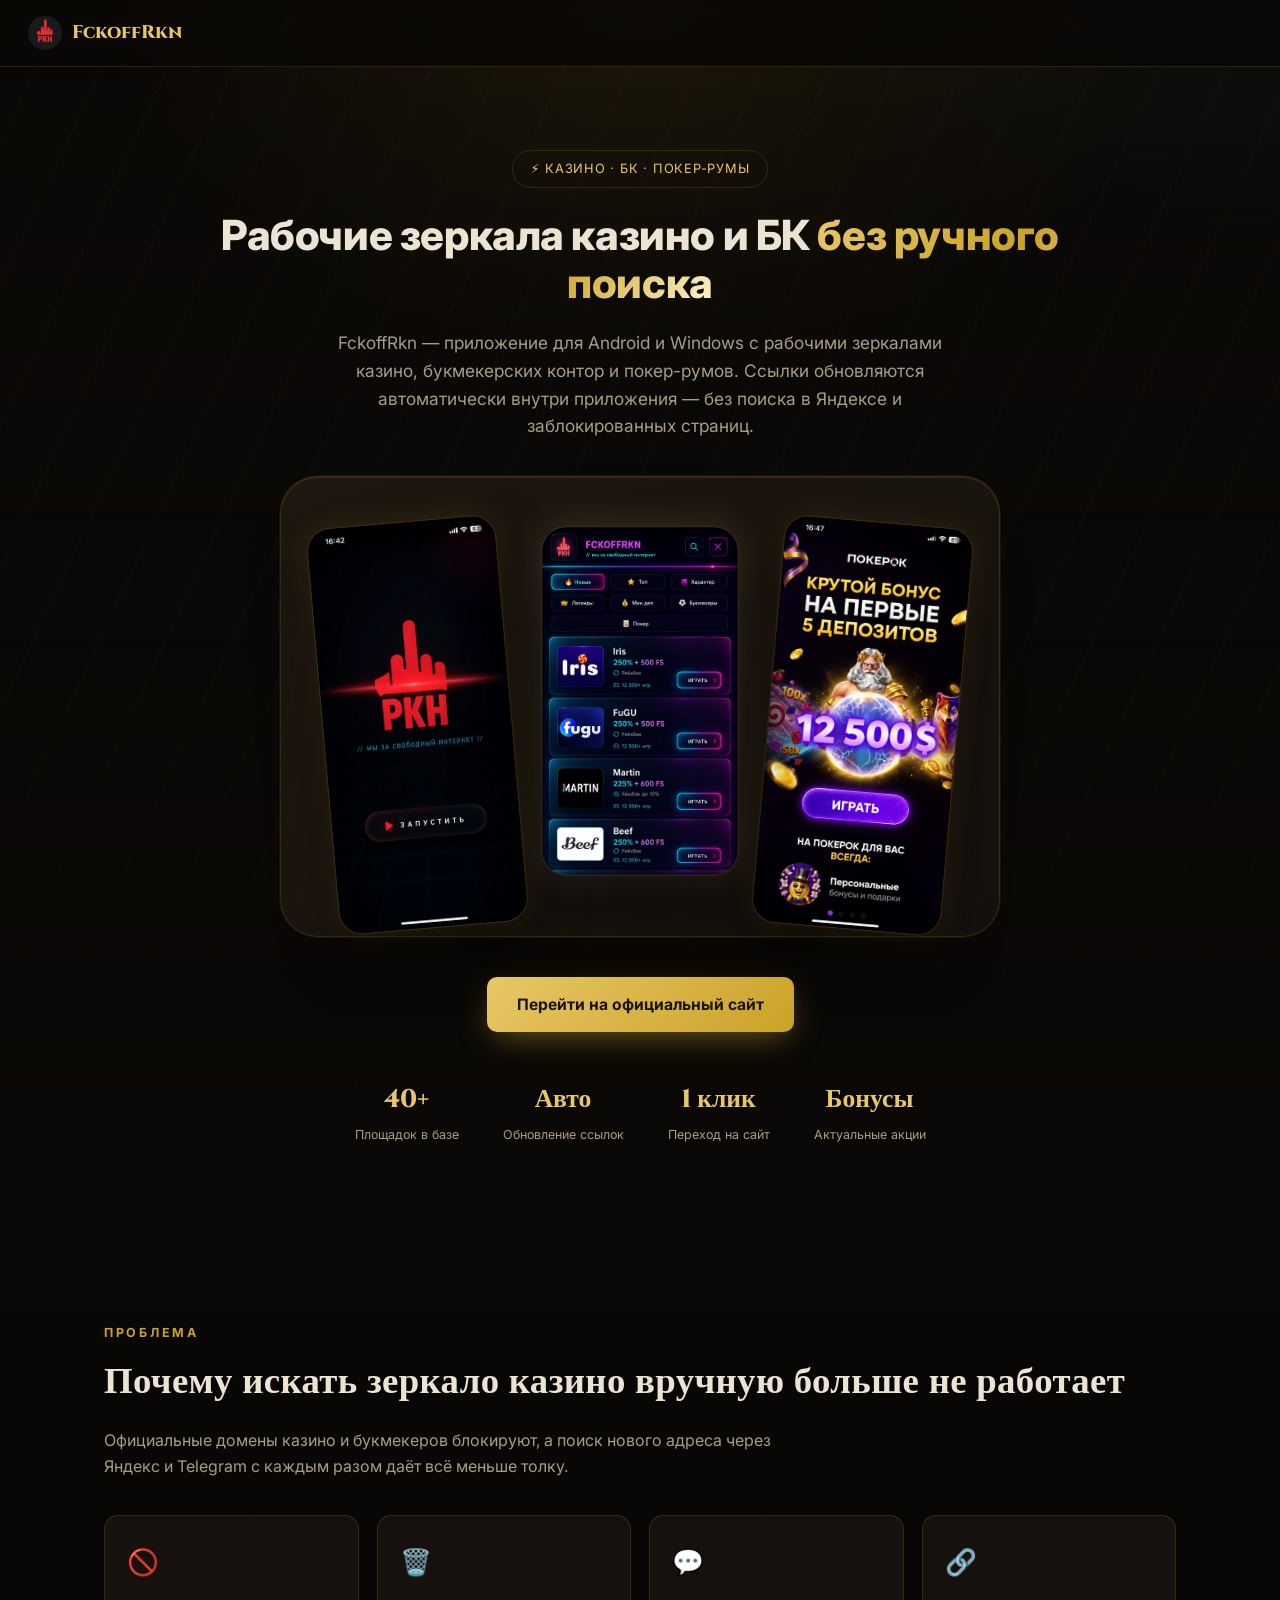
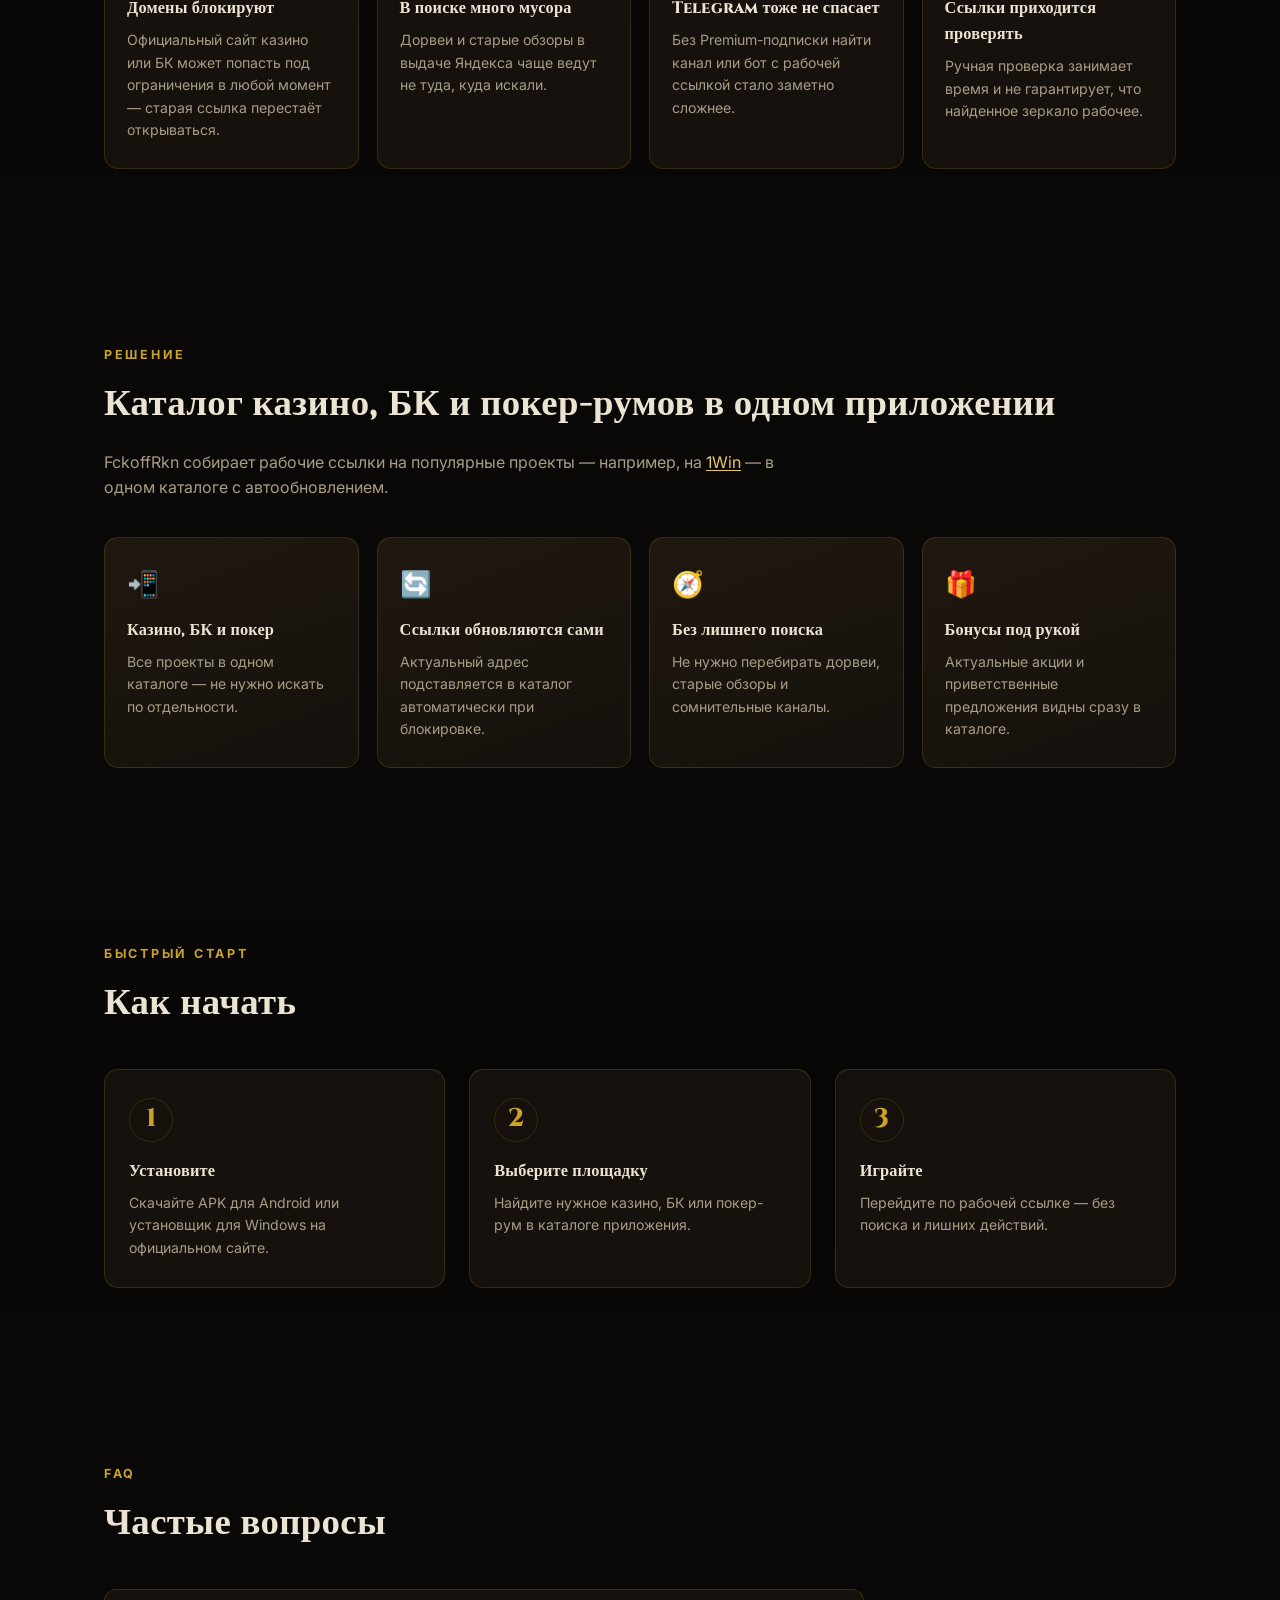
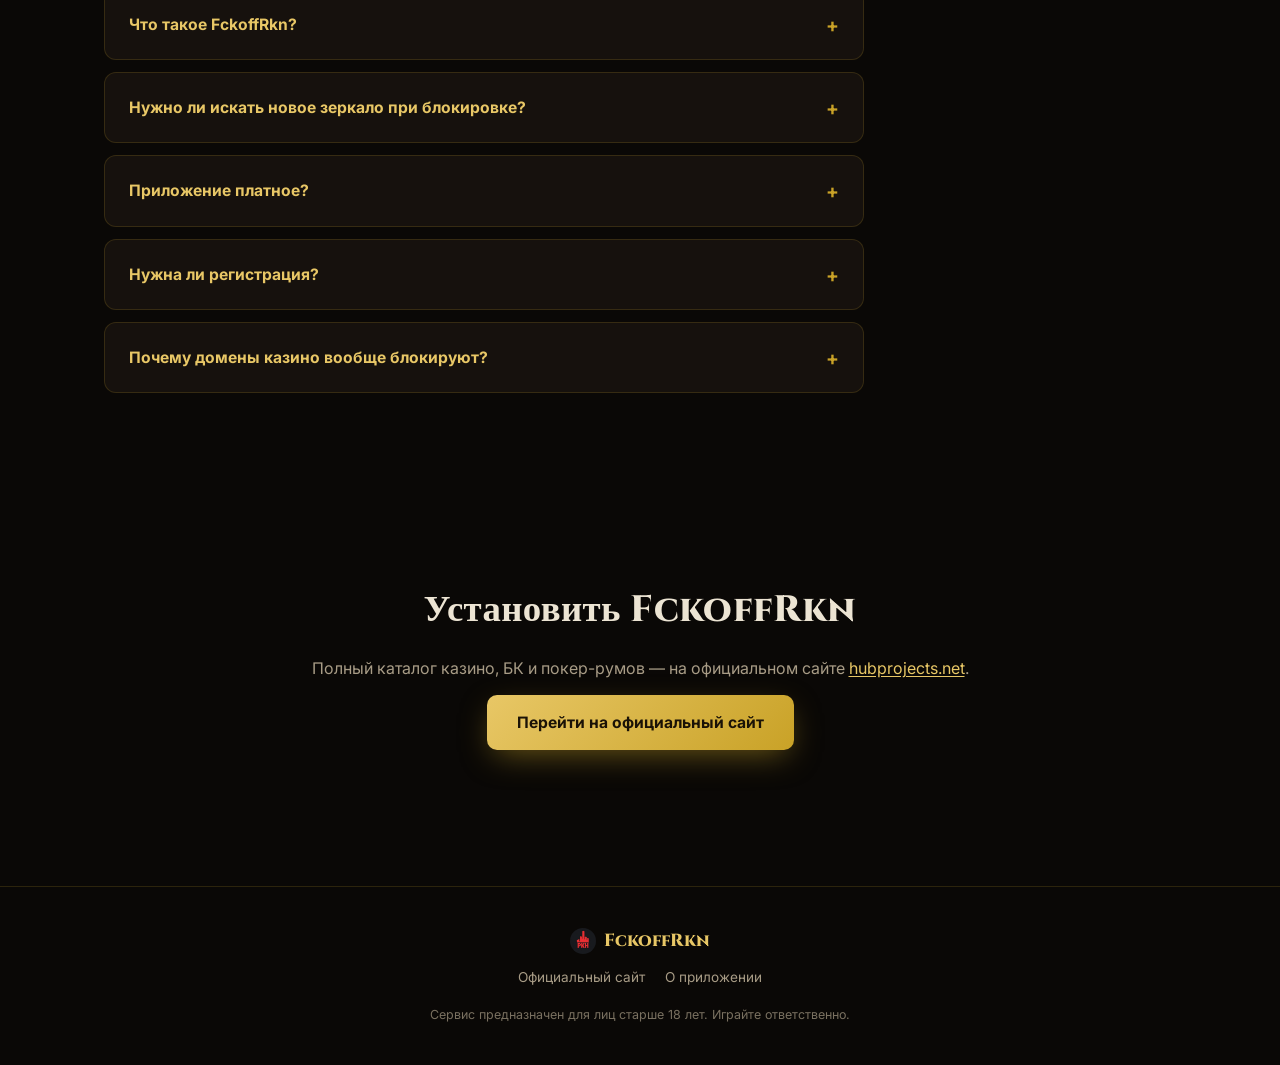
==== index.html @ 54b0b940 "Add 1Win anchor link to casinokorea.info review" ====
<!DOCTYPE html>
<html lang="ru">
<head>
<meta charset="UTF-8"/>
<meta name="viewport" content="width=device-width, initial-scale=1.0"/>
<title>FckoffRkn — рабочие зеркала казино и БК в одном приложении</title>
<meta name="description" content="FckoffRkn — приложение для Android и Windows с рабочими зеркалами казино, букмекеров и покер-румов. Ссылки обновляются автоматически, без поиска в интернете."/>
<meta name="robots" content="index, follow"/>
<link rel="canonical" href="https://hubprojects.net/"/>
<link rel="icon" type="image/x-icon" href="favicon.ico"/>
<link rel="icon" type="image/png" sizes="32x32" href="favicon-32x32.png"/>
<link rel="apple-touch-icon" href="apple-touch-icon.png"/>
<meta name="theme-color" content="#0a0806"/>
<meta property="og:title" content="FckoffRkn — рабочие зеркала казино и БК в одном приложении"/>
<meta property="og:description" content="Приложение для Android и Windows с рабочими зеркалами казино, букмекеров и покер-румов."/>
<meta property="og:type" content="website"/>
<meta property="og:url" content="https://vituss-britva.github.io/fckoffrkn/"/>
<meta property="og:locale" content="ru_RU"/>
<meta property="og:image" content="https://vituss-britva.github.io/fckoffrkn/img/og-image.webp"/>
<meta name="twitter:card" content="summary_large_image"/>
<link rel="stylesheet" href="style.css"/>
<script type="application/ld+json">
{
  "@context": "https://schema.org",
  "@graph": [
    {
      "@type": "SoftwareApplication",
      "@id": "https://hubprojects.net/#app",
      "name": "FckoffRkn",
      "description": "Приложение для Android и Windows с рабочими зеркалами казино, букмекеров и покер-румов.",
      "url": "https://hubprojects.net/",
      "applicationCategory": "UtilitiesApplication",
      "operatingSystem": "Android, Windows",
      "offers": {"@type": "Offer", "price": "0", "priceCurrency": "RUB"},
      "downloadUrl": "https://hubprojects.net/fckoffrkn-android.apk",
      "image": "https://vituss-britva.github.io/fckoffrkn/img/logo.webp"
    },
    {
      "@type": "WebSite",
      "@id": "https://vituss-britva.github.io/fckoffrkn/#website",
      "url": "https://vituss-britva.github.io/fckoffrkn/",
      "name": "FckoffRkn — рабочие зеркала казино и БК",
      "description": "Каталог рабочих зеркал казино, букмекеров и покер-румов для Android и Windows.",
      "inLanguage": "ru-RU"
    },
    {
      "@type": "FAQPage",
      "mainEntity": [
        {"@type":"Question","name":"Что такое FckoffRkn?","acceptedAnswer":{"@type":"Answer","text":"Приложение для Android и Windows с рабочими зеркалами казино, букмекеров и покер-румов и автообновляемыми ссылками."}},
        {"@type":"Question","name":"Нужно ли искать новое зеркало при блокировке?","acceptedAnswer":{"@type":"Answer","text":"Нет, рабочий адрес подставляется внутри приложения автоматически."}},
        {"@type":"Question","name":"Приложение платное?","acceptedAnswer":{"@type":"Answer","text":"Нет, скачивание и использование FckoffRkn бесплатны."}},
        {"@type":"Question","name":"Нужна ли регистрация?","acceptedAnswer":{"@type":"Answer","text":"Нет, регистрация нужна только на стороне выбранного казино или БК, если вы решите играть."}},
        {"@type":"Question","name":"Почему домены казино вообще блокируют?","acceptedAnswer":{"@type":"Answer","text":"Регулирование азартных игр отличается по странам и постоянно меняется — подробный разбор того, как это устроено в разных юрисдикциях, есть в аналитике на casinokorea.info."}}
      ]
    }
  ]
}
</script>
</head>
<body>

<nav>
  <a href="https://hubprojects.net/" class="logo"><img src="img/logo.webp" alt="FckoffRkn" class="logo-icon">FckoffRkn</a>
</nav>

<section class="hero">
  <div class="badge">⚡ Казино · БК · Покер-румы</div>
  <h1>Рабочие зеркала казино и БК <span>без ручного поиска</span></h1>
  <p>FckoffRkn — приложение для Android и Windows с рабочими зеркалами казино, букмекерских контор и покер-румов. Ссылки обновляются автоматически внутри приложения — без поиска в Яндексе и заблокированных страниц.</p>

  <div class="app-screenshots">
    <img src="img/screen1.webp" alt="Экран запуска FckoffRkn" class="app-screen" onclick="openLb(this)"/>
    <img src="img/screen2.webp" alt="Каталог казино и букмекеров в FckoffRkn" class="app-screen" onclick="openLb(this)"/>
    <img src="img/screen3.webp" alt="Рабочее зеркало казино через FckoffRkn" class="app-screen" onclick="openLb(this)"/>
  </div>
  <div class="cta-group" style="margin-top:40px">
    <a class="btn-primary" href="https://hubprojects.net/">Перейти на официальный сайт</a>
  </div>
  <div class="hero-stats">
    <div class="stat"><div class="stat-num">40+</div><div class="stat-label">Площадок в базе</div></div>
    <div class="stat"><div class="stat-num">Авто</div><div class="stat-label">Обновление ссылок</div></div>
    <div class="stat"><div class="stat-num">1 клик</div><div class="stat-label">Переход на сайт</div></div>
    <div class="stat"><div class="stat-num">Бонусы</div><div class="stat-label">Актуальные акции</div></div>
  </div>
</section>

<div class="lb-overlay" id="lb" onclick="this.classList.remove('open')">
  <img id="lb-img" src="" alt="Скриншот приложения FckoffRkn"/>
</div>

<section class="s-dark">
  <div class="container">
    <div class="section-label">Проблема</div>
    <h2>Почему искать зеркало казино вручную больше не работает</h2>
    <p class="subtitle">Официальные домены казино и букмекеров блокируют, а поиск нового адреса через Яндекс и Telegram с каждым разом даёт всё меньше толку.</p>
    <div class="prb-grid">
      <div class="prb-card"><div class="prb-icon">🚫</div><h3>Домены блокируют</h3><p>Официальный сайт казино или БК может попасть под ограничения в любой момент — старая ссылка перестаёт открываться.</p></div>
      <div class="prb-card"><div class="prb-icon">🗑️</div><h3>В поиске много мусора</h3><p>Дорвеи и старые обзоры в выдаче Яндекса чаще ведут не туда, куда искали.</p></div>
      <div class="prb-card"><div class="prb-icon">💬</div><h3>Telegram тоже не спасает</h3><p>Без Premium-подписки найти канал или бот с рабочей ссылкой стало заметно сложнее.</p></div>
      <div class="prb-card"><div class="prb-icon">🔗</div><h3>Ссылки приходится проверять</h3><p>Ручная проверка занимает время и не гарантирует, что найденное зеркало рабочее.</p></div>
    </div>
  </div>
</section>

<section>
  <div class="container">
    <div class="section-label">Решение</div>
    <h2>Каталог казино, БК и покер-румов в одном приложении</h2>
    <p class="subtitle">FckoffRkn собирает рабочие ссылки на популярные проекты — например, на <a href="https://casinokorea.info/ru/1-win-casino-russian/" target="_blank" rel="noopener">1Win</a> — в одном каталоге с автообновлением.</p>
    <div class="card-grid">
      <div class="card"><div class="card-icon">📲</div><h3>Казино, БК и покер</h3><p>Все проекты в одном каталоге — не нужно искать по отдельности.</p></div>
      <div class="card"><div class="card-icon">🔄</div><h3>Ссылки обновляются сами</h3><p>Актуальный адрес подставляется в каталог автоматически при блокировке.</p></div>
      <div class="card"><div class="card-icon">🧭</div><h3>Без лишнего поиска</h3><p>Не нужно перебирать дорвеи, старые обзоры и сомнительные каналы.</p></div>
      <div class="card"><div class="card-icon">🎁</div><h3>Бонусы под рукой</h3><p>Актуальные акции и приветственные предложения видны сразу в каталоге.</p></div>
    </div>
  </div>
</section>

<section class="s-dark">
  <div class="container">
    <div class="section-label">Быстрый старт</div>
    <h2>Как начать</h2>
    <div class="steps-list">
      <div class="step-home"><div class="step-num">1</div><h3>Установите</h3><p>Скачайте APK для Android или установщик для Windows на официальном сайте.</p></div>
      <div class="step-home"><div class="step-num">2</div><h3>Выберите площадку</h3><p>Найдите нужное казино, БК или покер-рум в каталоге приложения.</p></div>
      <div class="step-home"><div class="step-num">3</div><h3>Играйте</h3><p>Перейдите по рабочей ссылке — без поиска и лишних действий.</p></div>
    </div>
  </div>
</section>

<section id="faq">
  <div class="container">
    <div class="section-label">FAQ</div>
    <h2>Частые вопросы</h2>
    <div class="faq-list">
      <div class="faq-item"><div class="faq-q">Что такое FckoffRkn?</div><div class="faq-a">Приложение для Android и Windows с рабочими зеркалами казино, букмекеров и покер-румов и автообновляемыми ссылками — например, для <a href="https://cyborg-vodka.github.io/" target="_blank" rel="noopener" style="color:var(--gold-bright);text-decoration:underline">казино Водка</a>.</div></div>
      <div class="faq-item"><div class="faq-q">Нужно ли искать новое зеркало при блокировке?</div><div class="faq-a">Нет, рабочий адрес подставляется внутри приложения автоматически.</div></div>
      <div class="faq-item"><div class="faq-q">Приложение платное?</div><div class="faq-a">Нет, скачивание и использование FckoffRkn бесплатны.</div></div>
      <div class="faq-item"><div class="faq-q">Нужна ли регистрация?</div><div class="faq-a">Нет, регистрация нужна только на стороне выбранного казино или БК, если вы решите играть.</div></div>
      <div class="faq-item"><div class="faq-q">Почему домены казино вообще блокируют?</div><div class="faq-a">Регулирование азартных игр отличается по странам и постоянно меняется — подробный разбор того, как это устроено в разных юрисдикциях, есть в аналитике на <a href="https://casinokorea.info/ru/home/" target="_blank" rel="noopener" style="color:var(--gold-bright);text-decoration:underline">casinokorea.info</a>.</div></div>
    </div>
  </div>
</section>

<section>
  <div class="container" style="text-align:center">
    <h2>Установить FckoffRkn</h2>
    <p class="subtitle" style="margin-left:auto;margin-right:auto">Полный каталог казино, БК и покер-румов — на официальном сайте <a href="https://hubprojects.net/" style="color:var(--gold-bright);text-decoration:underline">hubprojects.net</a>.</p>
    <div class="cta-group">
      <a class="btn-primary" href="https://hubprojects.net/">Перейти на официальный сайт</a>
    </div>
  </div>
</section>

<footer>
  <div class="container">
    <div class="footer-logo"><img src="img/logo.webp" alt="FckoffRkn" class="logo-icon">FckoffRkn</div>
    <div class="footer-links">
      <a href="https://hubprojects.net/">Официальный сайт</a>
      <a href="https://hubprojects.net/prilozhenie-fckoffrkn/">О приложении</a>
    </div>
    <p class="footer-note">Сервис предназначен для лиц старше 18 лет. Играйте ответственно.</p>
  </div>
</footer>

<script>
function openLb(el){document.getElementById('lb-img').src=el.src;document.getElementById('lb').classList.add('open');}
document.querySelectorAll('.faq-item').forEach(function(i){i.addEventListener('click',function(){var o=i.classList.contains('open');document.querySelectorAll('.faq-item').forEach(function(x){x.classList.remove('open');});if(!o)i.classList.add('open');});});
</script>
</body>
</html>
---- style.css ----
@import url('https://fonts.googleapis.com/css2?family=Cinzel:wght@600;800&family=Inter:wght@400;500;600;700&display=swap');

:root{
  --bg:#0a0806;
  --surface:#16110d;
  --surface-2:#1f1810;
  --edge:rgba(201,162,39,0.18);
  --gold:#c9a227;
  --gold-bright:#e8c766;
  --blood:#8a2020;
  --ice:#6fa8b5;
  --ink:#ece4d3;
  --ink-dim:#a89c86;
}
*{box-sizing:border-box}
html,body{margin:0;padding:0}
body{
  background:
    radial-gradient(1200px 600px at 15% -10%, rgba(201,162,39,0.06), transparent 60%),
    radial-gradient(900px 500px at 100% 0%, rgba(111,168,181,0.05), transparent 55%),
    var(--bg);
  color:var(--ink);
  font-family:"Inter",system-ui,-apple-system,"Segoe UI",Roboto,Arial,sans-serif;
  line-height:1.6;
}
a{color:inherit;text-decoration:none}
img,svg{max-width:100%;display:block}
.wrap,.container{max-width:1120px;margin:0 auto;padding:0 24px}

h1,h2,h3,.rune-font{font-family:"Cinzel",Georgia,serif;font-weight:800;letter-spacing:.01em}

/* NAV */
nav{
  position:fixed;top:0;left:0;right:0;z-index:100;
  display:flex;align-items:center;justify-content:space-between;
  padding:16px 28px;
  background:rgba(10,8,6,.82);backdrop-filter:blur(10px);
  border-bottom:1px solid var(--edge);
}
.logo{display:flex;align-items:center;gap:10px;font-family:"Cinzel",serif;font-weight:800;font-size:1.15rem;color:var(--gold-bright)}
.logo .rune-mark{
  width:34px;height:34px;border-radius:50%;
  display:flex;align-items:center;justify-content:center;
  background:radial-gradient(circle at 35% 30%,var(--gold-bright),var(--gold) 55%,#5c4a12 100%);
  color:#1a1206;font-size:1.1rem;font-weight:800;
  box-shadow:0 0 18px rgba(201,162,39,.35);
}
.nav-links{display:flex;gap:26px;align-items:center}
.nav-links a{font-size:.92rem;color:var(--ink-dim);transition:color .2s}
.nav-links a:hover{color:var(--gold-bright)}
.nav-toggle{display:none}

/* HERO */
.hero{
  position:relative;padding:150px 24px 90px;text-align:center;overflow:hidden;
  background:
    linear-gradient(180deg, transparent, var(--bg) 92%),
    repeating-linear-gradient(115deg, rgba(201,162,39,0.025) 0 2px, transparent 2px 60px);
}
.hero::before{
  content:"";position:absolute;inset:0;z-index:-1;
  background:radial-gradient(ellipse 60% 45% at 50% 0%, rgba(201,162,39,0.1), transparent 70%);
}
.badge{
  display:inline-flex;align-items:center;gap:8px;
  padding:8px 18px;border-radius:999px;border:1px solid var(--edge);
  font-size:.8rem;letter-spacing:.06em;text-transform:uppercase;color:var(--gold-bright);
  margin-bottom:24px;
}
.hero h1{font-family:"Inter",system-ui,sans-serif;font-weight:800;font-size:clamp(1.7rem,3.6vw,2.6rem);line-height:1.14;margin:0 auto 22px;color:var(--ink);letter-spacing:-.01em;max-width:880px}
.hero h1 span{
  background:linear-gradient(120deg,var(--gold-bright),var(--gold) 55%,#fff2c9);
  -webkit-background-clip:text;background-clip:text;color:transparent;
}
.hero p{font-size:1.08rem;color:var(--ink-dim);max-width:640px;margin:0 auto 36px}
.cta-group{display:flex;gap:16px;justify-content:center;flex-wrap:wrap;margin-bottom:48px}
.btn-primary,.btn-secondary{
  display:inline-flex;align-items:center;gap:10px;
  padding:15px 30px;border-radius:10px;font-weight:700;font-size:.98rem;
  transition:transform .2s ease, box-shadow .2s ease;
}
.btn-primary{
  background:linear-gradient(135deg,var(--gold-bright),var(--gold));color:#1a1206;
  box-shadow:0 10px 32px -8px rgba(201,162,39,.55);
}
.btn-primary:hover{transform:translateY(-2px)}
.btn-secondary{background:transparent;border:1px solid var(--edge);color:var(--ink)}
.btn-secondary:hover{border-color:var(--gold);color:var(--gold-bright)}

.hero-stats{display:flex;gap:44px;justify-content:center;flex-wrap:wrap;margin-top:12px}
.stat{text-align:center}
.stat-num{font-family:"Cinzel",serif;font-size:1.6rem;font-weight:800;color:var(--gold-bright)}
.stat-label{font-size:.78rem;color:var(--ink-dim);margin-top:4px}

/* APP SCREENSHOTS */
.app-screenshots{
  position:relative;display:flex;gap:34px;justify-content:center;align-items:center;
  margin:32px auto 0;padding:28px 34px 22px;flex-wrap:nowrap;max-width:720px;
  border:1px solid var(--edge);border-radius:38px;
  background:linear-gradient(135deg,var(--surface-2),var(--surface));
  box-shadow:0 0 0 1px rgba(201,162,39,0.08), inset 0 1px 0 rgba(201,162,39,0.12);
  perspective:900px;
}
.app-screen{
  position:relative;width:190px;flex-shrink:0;
  border-radius:24px;border:1px solid var(--edge);
  box-shadow:0 24px 60px rgba(0,0,0,.48), 0 0 28px rgba(201,162,39,.14);
  cursor:zoom-in;transition:transform .24s ease, box-shadow .24s ease;
}
.app-screen:nth-child(1){transform:rotate(-5deg) translateY(16px);z-index:1}
.app-screen:nth-child(2){transform:translateY(-8px) scale(1.04);box-shadow:0 30px 76px rgba(0,0,0,.54), 0 0 36px rgba(233,207,143,.18);z-index:2}
.app-screen:nth-child(3){transform:rotate(5deg) translateY(16px);z-index:1}
.app-screen:hover{transform:translateY(-12px) scale(1.06);box-shadow:0 34px 86px rgba(0,0,0,.56), 0 0 46px rgba(201,162,39,.24);z-index:3}
.lb-overlay{display:none;position:fixed;inset:0;background:rgba(0,0,0,.85);z-index:9999;align-items:center;justify-content:center;cursor:zoom-out}
.lb-overlay.open{display:flex}
.lb-overlay img{max-height:92vh;max-width:94vw;border-radius:16px;box-shadow:0 20px 80px rgba(0,0,0,.9)}
@media (max-width:900px){
  .app-screenshots{padding:22px 22px 18px;gap:20px;border-radius:30px}
  .app-screen{width:28vw;min-width:110px;border-radius:18px}
}

/* SECTIONS */
section{padding:88px 0}
.s-dark{background:linear-gradient(180deg,transparent,rgba(0,0,0,.25),transparent)}
.section-label{
  font-size:.78rem;letter-spacing:.22em;text-transform:uppercase;color:var(--gold);
  font-weight:700;margin-bottom:10px;
}
h2{font-size:clamp(1.6rem,3.4vw,2.3rem);margin:0 0 16px;color:var(--ink)}
.subtitle{color:var(--ink-dim);font-size:1rem;max-width:70ch;margin:0 0 14px}
.subtitle a{color:var(--gold-bright);text-decoration:underline;text-underline-offset:2px}
.subtitle a:hover{color:#fff2c9}

/* PROBLEM GRID */
.prb-grid{display:grid;grid-template-columns:repeat(4,1fr);gap:18px;margin-top:36px}
.prb-card{
  background:var(--surface);border:1px solid var(--edge);border-radius:14px;padding:26px 22px;
}
.prb-icon{font-size:1.6rem;margin-bottom:12px}
.prb-card h3{font-size:1.02rem;margin:0 0 8px;color:var(--ink);font-family:"Cinzel",serif}
.prb-card p{font-size:.88rem;color:var(--ink-dim);margin:0}

/* FEATURE CARDS */
.card-grid{display:grid;grid-template-columns:repeat(4,1fr);gap:18px;margin-top:36px}
.card{
  background:linear-gradient(160deg,var(--surface-2),var(--surface));
  border:1px solid var(--edge);border-radius:14px;padding:26px 22px;
  transition:border-color .2s, transform .2s;
}
.card:hover{border-color:var(--gold);transform:translateY(-3px)}
.card-icon{font-size:1.6rem;margin-bottom:12px}
.card h3{font-size:1.02rem;margin:0 0 8px;color:var(--ink);font-family:"Cinzel",serif}
.card p{font-size:.88rem;color:var(--ink-dim);margin:0}

/* CATALOG */
.casinos-grid{
  display:grid;grid-template-columns:repeat(5,1fr);gap:14px;margin-top:36px;
}
.casino-card{
  background:var(--surface);border:1px solid var(--edge);border-radius:12px;
  padding:16px;display:flex;align-items:center;justify-content:center;height:104px;
  transition:border-color .2s, transform .2s;
}
.casino-card:hover{border-color:var(--gold);transform:translateY(-2px)}
.casino-logo-wrap{width:100%;height:100%;display:flex;align-items:center;justify-content:center}
.casino-logo{max-width:100%;max-height:100%;object-fit:contain;border-radius:8px}

/* STEPS */
.steps-list{display:grid;grid-template-columns:repeat(3,1fr);gap:24px;margin-top:36px}
.step-home{background:var(--surface);border:1px solid var(--edge);border-radius:14px;padding:28px 24px}
.step-num{
  font-family:"Cinzel",serif;font-size:1.6rem;font-weight:800;color:var(--gold);
  display:inline-flex;align-items:center;justify-content:center;
  width:44px;height:44px;border-radius:50%;border:1px solid var(--edge);margin-bottom:16px;
}
.step-home h3{font-size:1.02rem;margin:0 0 8px;font-family:"Cinzel",serif}
.step-home p{font-size:.88rem;color:var(--ink-dim);margin:0}

/* FAQ */
.faq-list{max-width:760px;margin:36px 0 0}
.faq-item{
  background:var(--surface);border:1px solid var(--edge);border-radius:12px;
  padding:4px 24px;margin-bottom:12px;cursor:pointer;transition:border-color .2s;
}
.faq-item:hover{border-color:var(--gold)}
.faq-q{padding:18px 0;font-weight:700;font-size:.98rem;color:var(--gold-bright);position:relative;padding-right:28px}
.faq-q::after{content:'+';position:absolute;right:0;top:16px;color:var(--gold);font-size:1.2rem}
.faq-item.open .faq-q::after{content:'−'}
.faq-a{font-size:.9rem;color:var(--ink-dim);margin-top:-6px;padding-bottom:0;display:none}
.faq-item.open .faq-a{display:block;padding-bottom:18px}

/* FOOTER */
footer{border-top:1px solid var(--edge);padding:40px 0;text-align:center}
.footer-logo{font-family:"Cinzel",serif;font-weight:800;color:var(--gold-bright);margin-bottom:12px;font-size:1.1rem}
.footer-links{display:flex;gap:20px;justify-content:center;flex-wrap:wrap;margin-bottom:16px}
.footer-links a{font-size:.85rem;color:var(--ink-dim)}
.footer-links a:hover{color:var(--gold-bright)}
.footer-note{font-size:.78rem;color:var(--ink-dim);opacity:.7;max-width:60ch;margin:0 auto}

@media (max-width:900px){
  .prb-grid,.card-grid{grid-template-columns:repeat(2,1fr)}
  .casinos-grid{grid-template-columns:repeat(3,1fr)}
  .steps-list{grid-template-columns:1fr}
  .nav-links{display:none}
}
@media (max-width:560px){
  .casinos-grid{grid-template-columns:repeat(2,1fr)}
  .prb-grid,.card-grid{grid-template-columns:1fr}
  .hero{padding:78px 18px 60px}
  section{padding:52px 0}
  .prb-grid,.card-grid,.casinos-grid,.steps-list{margin-top:24px}
  .cta-group{margin-bottom:28px}
}

.hero > *{position:relative;z-index:2}
.hero-portrait{
  position:absolute;
  right:clamp(40px,8vw,160px);
  bottom:0;
  height:min(92%,640px);
  width:auto;
  z-index:1;
  opacity:.94;
  -webkit-mask-image:linear-gradient(to left, black 45%, transparent 92%),
                      linear-gradient(to top, transparent 0%, black 10%),
                      linear-gradient(to bottom, transparent 0%, black 6%);
  -webkit-mask-composite:source-in;
  mask-image:linear-gradient(to left, black 45%, transparent 92%),
              linear-gradient(to top, transparent 0%, black 10%),
              linear-gradient(to bottom, transparent 0%, black 6%);
  mask-composite:intersect;
  filter:saturate(1.05) contrast(1.05) brightness(1.05);
  pointer-events:none;
}
@media (max-width:900px){
  .hero{min-height:auto;padding-top:90px}
  .hero-portrait{
    position:static;
    display:block;
    height:auto;width:min(65vw,260px);
    margin:32px auto 0;
    opacity:1;
    -webkit-mask-image:linear-gradient(to bottom,black 88%,transparent 100%);
    mask-image:linear-gradient(to bottom,black 88%,transparent 100%);
    -webkit-mask-composite:source-in;mask-composite:intersect;
    filter:saturate(1.05) contrast(1.05) brightness(1.05);
  }
}

.logo-icon{width:34px;height:34px;border-radius:50%;object-fit:cover;flex-shrink:0}
.footer-logo{display:flex;align-items:center;justify-content:center;gap:8px}
.footer-logo .logo-icon{width:26px;height:26px}

.download-flex{
  display:grid;grid-template-columns:1fr auto;
  grid-template-areas:"text portrait" "cta portrait";
  align-items:center;gap:8px 48px;
  background:linear-gradient(135deg,var(--surface-2),var(--surface));
  border:1px solid var(--edge);border-radius:24px;
  padding:52px 56px;max-width:1080px;margin:0 auto;
}
.download-text{grid-area:text;text-align:left}
.download-text h2{margin-bottom:14px}
.download-cta{grid-area:cta;margin-bottom:0}
.download-portrait{grid-area:portrait;display:flex;justify-content:center;align-self:center}
.download-portrait img{width:100%;max-width:340px;height:auto;display:block;filter:drop-shadow(0 24px 48px rgba(0,0,0,.55))}
@media (max-width:800px){
  .download-flex{display:flex;flex-direction:column;text-align:center;padding:26px 22px}
  .download-text{text-align:center;order:1}
  .download-portrait{max-width:260px;order:2;margin:0 auto}
  .download-cta{order:3;justify-content:center!important}
}

.hero-badge{
  position:absolute;
  right:clamp(30px,7vw,140px);
  top:50%;transform:translateY(-50%);
  width:clamp(180px,18vw,300px);
  height:auto;z-index:1;
  border-radius:50%;
  filter:drop-shadow(0 12px 34px rgba(0,0,0,.5));
}
@media (max-width:900px){
  .hero-badge{
    position:static;transform:none;display:block;
    width:min(46vw,200px);margin:32px auto 28px;
    border-radius:50%;
  }
}

.catalogue-cta{text-align:center;margin-top:32px}

/* SHOWCASE */
.showcase-backdrop{
  position:relative;overflow:visible;
  background:
    repeating-linear-gradient(115deg, rgba(201,162,39,0.05) 0 2px, transparent 2px 44px),
    linear-gradient(160deg,var(--surface-2),var(--surface));
  border:1px solid var(--gold);border-radius:24px;
  box-shadow:0 0 0 1px rgba(201,162,39,0.08), inset 0 1px 0 rgba(201,162,39,0.12);
  padding:28px 26px 24px;margin:36px auto 0;max-width:620px;
}
.showcase-backdrop::before{
  content:"";position:absolute;inset:-40% -10% auto -10%;height:70%;
  background:radial-gradient(closest-side, rgba(201,162,39,0.16), transparent 70%);
  pointer-events:none;
}
.showcase-row{
  position:relative;
  display:flex;align-items:center;justify-content:center;gap:0;
  flex-wrap:nowrap;padding:10px 20px;
}
.showcase-frame{
  position:relative;
  border-radius:16px;box-shadow:0 30px 70px -20px rgba(0,0,0,.6), 0 0 0 1px var(--edge);
  overflow:hidden;background:var(--surface);
  transition:transform .3s ease;
  cursor:zoom-in;
  min-width:0;
}
.showcase-pc{
  flex:1 1 620px;max-width:680px;min-width:0;
  transform:rotate(-3deg) translate(20px,10px);
  z-index:1;
}
.showcase-pc:hover{transform:rotate(-2deg) translate(20px,0);z-index:3}
.showcase-pc img{display:block;width:100%;height:auto}
.showcase-mobile{
  flex:0 1 300px;max-width:300px;min-width:0;
  border-radius:26px;
  margin-left:-70px;
  transform:rotate(5deg) translateY(20px);
  border:4px solid #151018;
  z-index:2;
}
.showcase-mobile:hover{transform:rotate(3deg) translateY(10px);z-index:3}
.showcase-mobile img{display:block;width:100%;height:auto}
@media (max-width:900px){
  .showcase-mobile{margin-left:-40px;flex-basis:220px;max-width:220px}
}
@media (max-width:800px){
  .showcase-backdrop{padding:24px 8px 24px}
  .showcase-row{flex-wrap:nowrap;align-items:flex-end;padding:10px 0}
  .showcase-pc{transform:rotate(-4deg) translate(-8px,0);flex:1 1 0;min-width:0;margin-left:-10px}
  .showcase-mobile{transform:rotate(6deg);flex:0 0 150px;max-width:150px;margin-left:-30px;margin-right:-14px}
}
.lightbox{
  display:none;position:fixed;inset:0;z-index:1000;
  background:rgba(0,0,0,.85);align-items:center;justify-content:center;
  padding:24px;cursor:zoom-out;
}
.lightbox.show{display:flex}
.lightbox img{max-width:92vw;max-height:92vh;border-radius:12px;box-shadow:0 30px 80px rgba(0,0,0,.6)}

/* LEGAL PAGES */
.legal-page{padding:150px 0 60px}
@media (max-width:900px){.legal-page{padding-top:90px}}
@media (max-width:560px){.legal-page{padding:78px 0 40px}}
.back-link{
  display:inline-flex;align-items:center;gap:8px;
  color:var(--gold-bright);text-decoration:none;
  font-size:.82rem;letter-spacing:.02em;font-weight:600;margin-bottom:24px;
}
.back-link:hover{color:var(--gold)}
.page-title{
  font-size:clamp(1.7rem,3.6vw,2.4rem);margin:0 0 16px;
  background:linear-gradient(120deg,var(--gold-bright),var(--gold) 55%,#fff2c9);
  -webkit-background-clip:text;background-clip:text;color:transparent;
}
.updated{color:var(--ink-dim);font-size:.82rem;opacity:.75;margin:0 0 8px}
.lede{color:var(--ink-dim);font-size:1.05rem;max-width:66ch;margin:0 0 16px}
.legal{max-width:760px;margin-top:16px}
.legal h2{font-size:1.25rem;color:var(--gold-bright);margin:36px 0 12px}
.legal h2:first-child{margin-top:0}
.legal p{color:var(--ink-dim);font-size:.95rem;line-height:1.75;margin:0 0 16px}
.legal ul{color:var(--ink-dim);font-size:.95rem;line-height:1.75;margin:0 0 16px;padding-left:22px}
.legal li{margin-bottom:8px}
.legal strong{color:var(--ink)}
.legal a.inline{color:var(--gold-bright);text-decoration:underline}
.legal code{background:var(--surface);border:1px solid var(--edge);border-radius:4px;padding:1px 6px;font-size:.88em}
.contact-card{
  background:var(--surface);border:1px solid var(--edge);border-radius:18px;
  padding:26px 28px;margin:0 0 28px;max-width:420px;
}
.contact-card .label{font-size:.72rem;text-transform:uppercase;letter-spacing:.08em;color:var(--gold);margin:0 0 6px}
.contact-card .value{font-size:1.1rem;font-weight:700;margin:0}
.contact-card a{color:var(--gold-bright);text-decoration:none}
.contact-card a:hover{text-decoration:underline}
.warn-box{
  display:flex;gap:14px;align-items:flex-start;
  margin:0 0 32px;padding:20px 22px;border-radius:16px;
  background:var(--surface);border:1px solid var(--gold);
}
.warn-box .badge18{flex:0 0 auto;width:34px;height:34px;font-size:.8rem;border-color:var(--gold);color:var(--gold)}
.warn-box p{margin:0;color:var(--ink-dim);font-size:.88rem;line-height:1.6}
.badge18{
  display:inline-flex;align-items:center;justify-content:center;
  width:28px;height:28px;border-radius:50%;border:1px solid var(--edge);
  font-size:.68rem;font-weight:800;color:var(--gold);margin-right:8px;
}
.check-grid{display:grid;grid-template-columns:repeat(2,minmax(0,1fr));gap:16px;margin:0 0 28px}
.check-item{background:var(--surface);border:1px solid var(--edge);border-radius:16px;padding:20px 22px}
.check-item .mark{color:var(--gold);font-weight:800;margin-right:8px}
.check-item p{margin:0;color:var(--ink-dim);font-size:.88rem;line-height:1.6}
@media (max-width:560px){.check-grid{grid-template-columns:1fr}}

.hero.hero-catalog{min-height:auto;padding:150px 24px 60px}
@media (max-width:900px){.hero.hero-catalog{padding-top:90px}}
@media (max-width:560px){.hero.hero-catalog{padding:78px 18px 60px}}

.casino-logo-wrap{overflow:hidden}
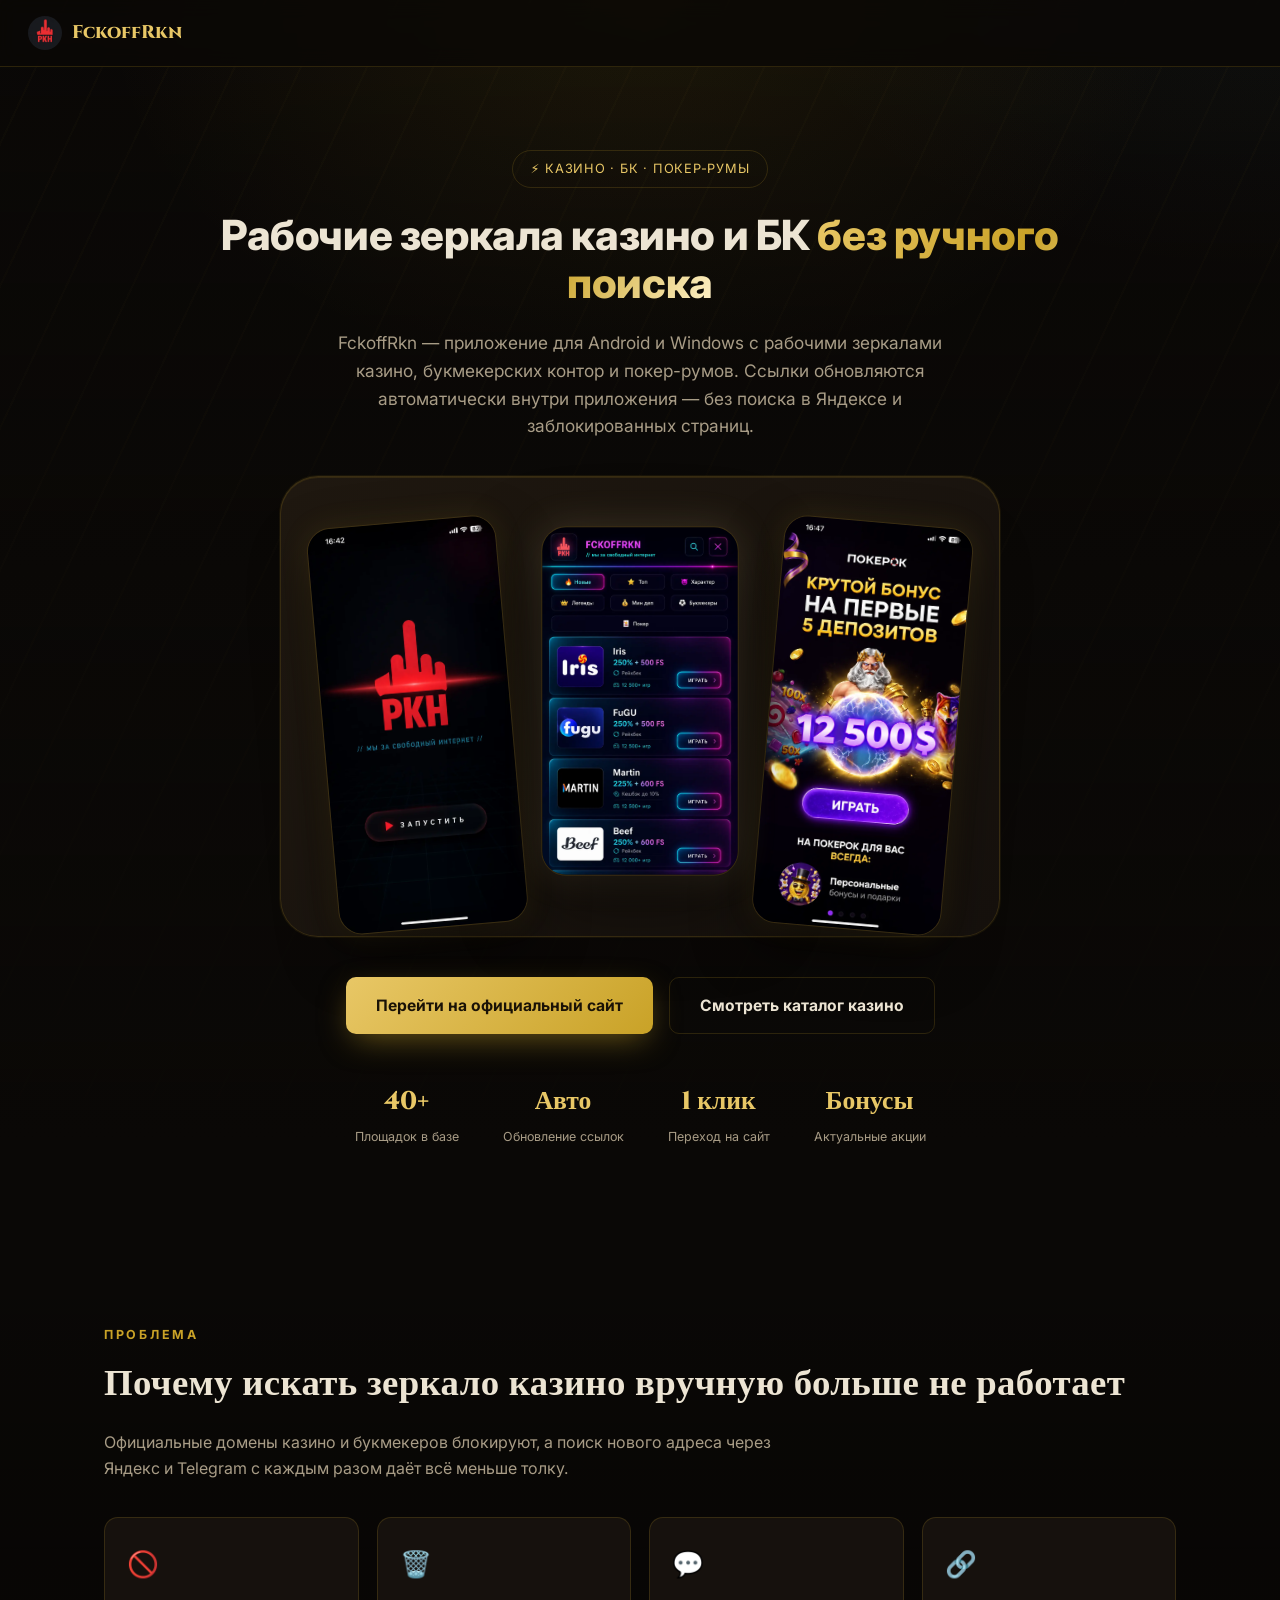
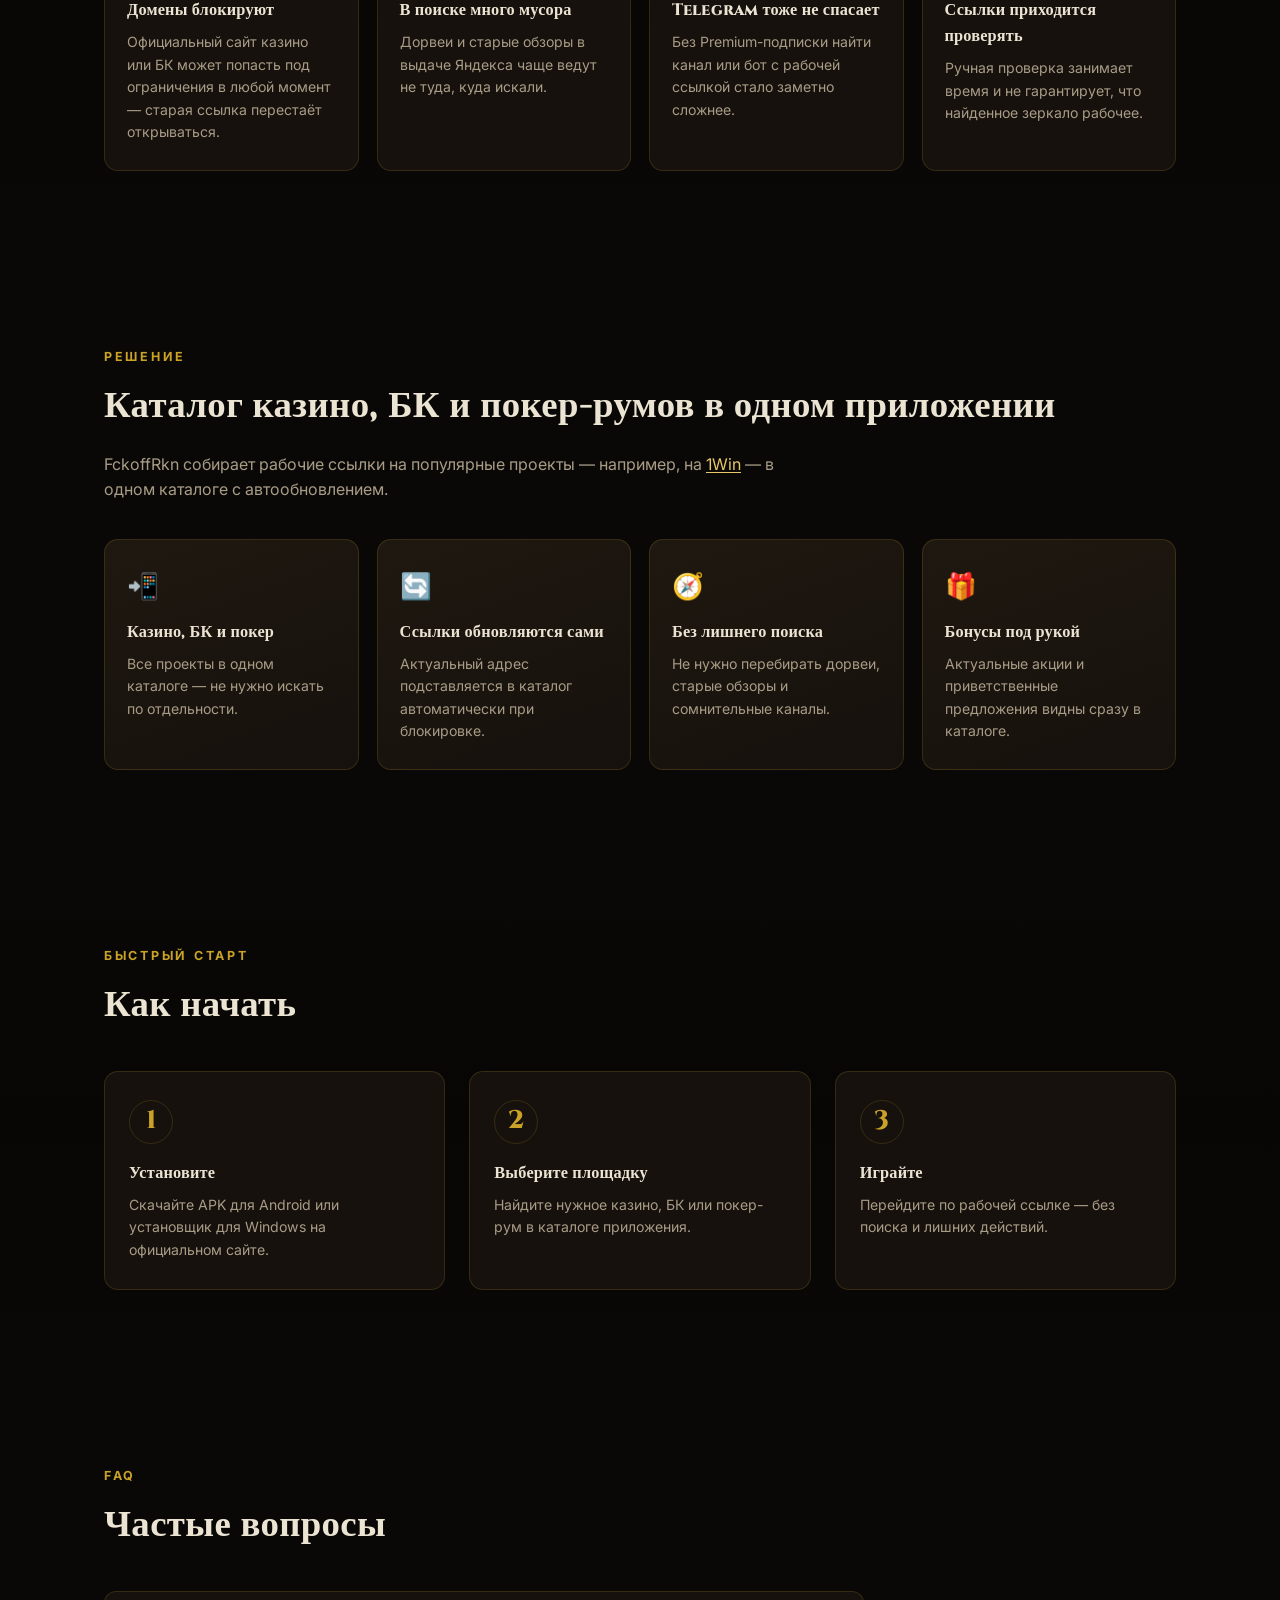
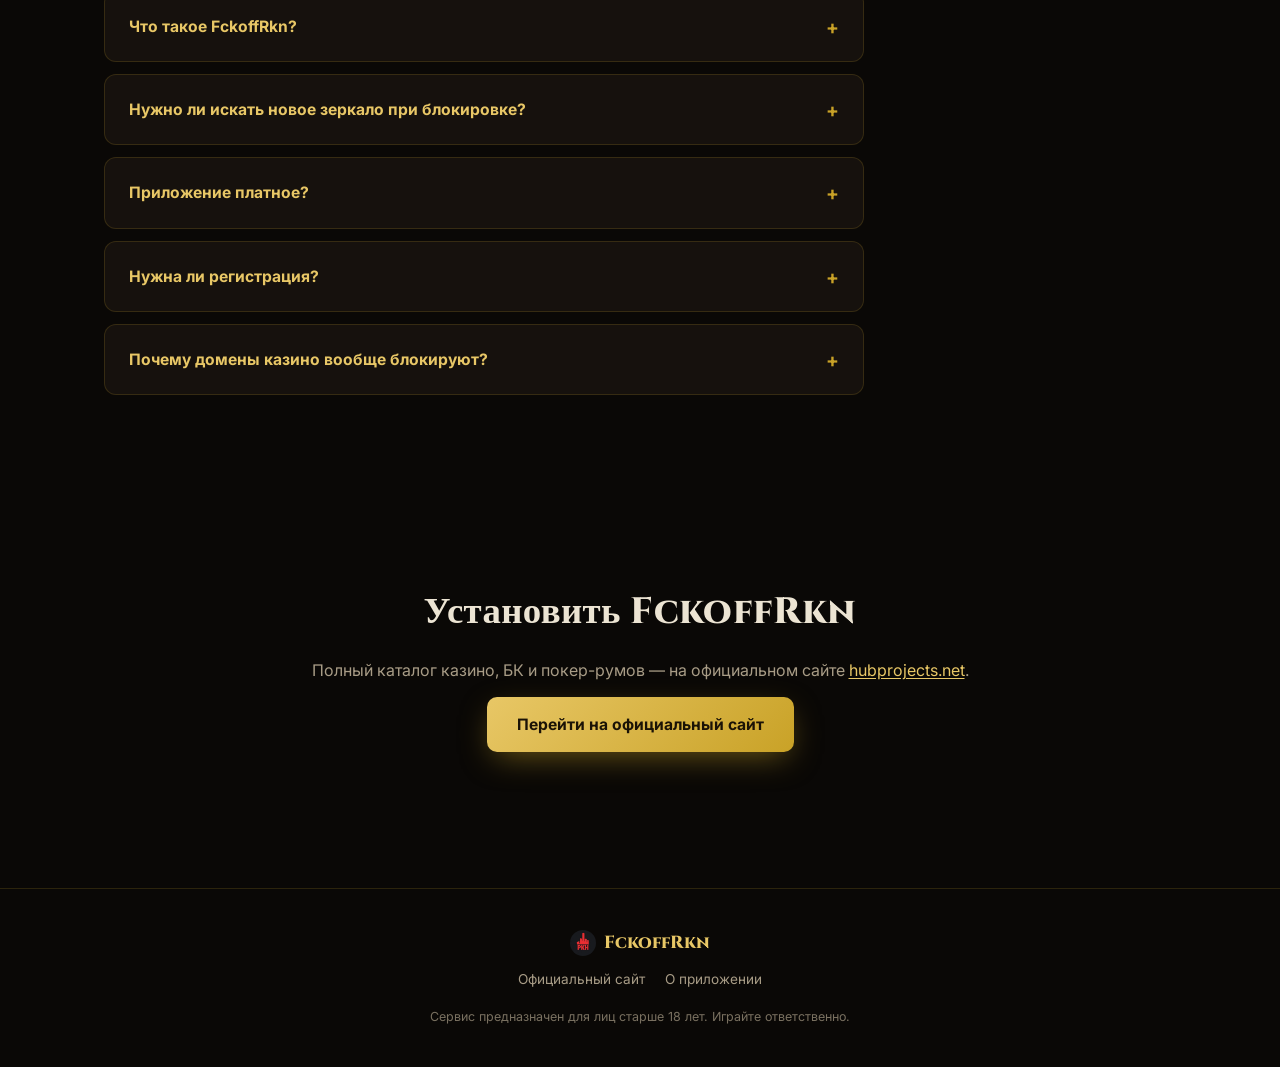
==== commit 28f424d5: "Add catalog CTA button" ====
--- a/index.html
+++ b/index.html
@@ -75,6 +75,7 @@
   </div>
   <div class="cta-group" style="margin-top:40px">
     <a class="btn-primary" href="https://hubprojects.net/">Перейти на официальный сайт</a>
+    <a class="btn-secondary" href="catalog/">Смотреть каталог казино</a>
   </div>
   <div class="hero-stats">
     <div class="stat"><div class="stat-num">40+</div><div class="stat-label">Площадок в базе</div></div>
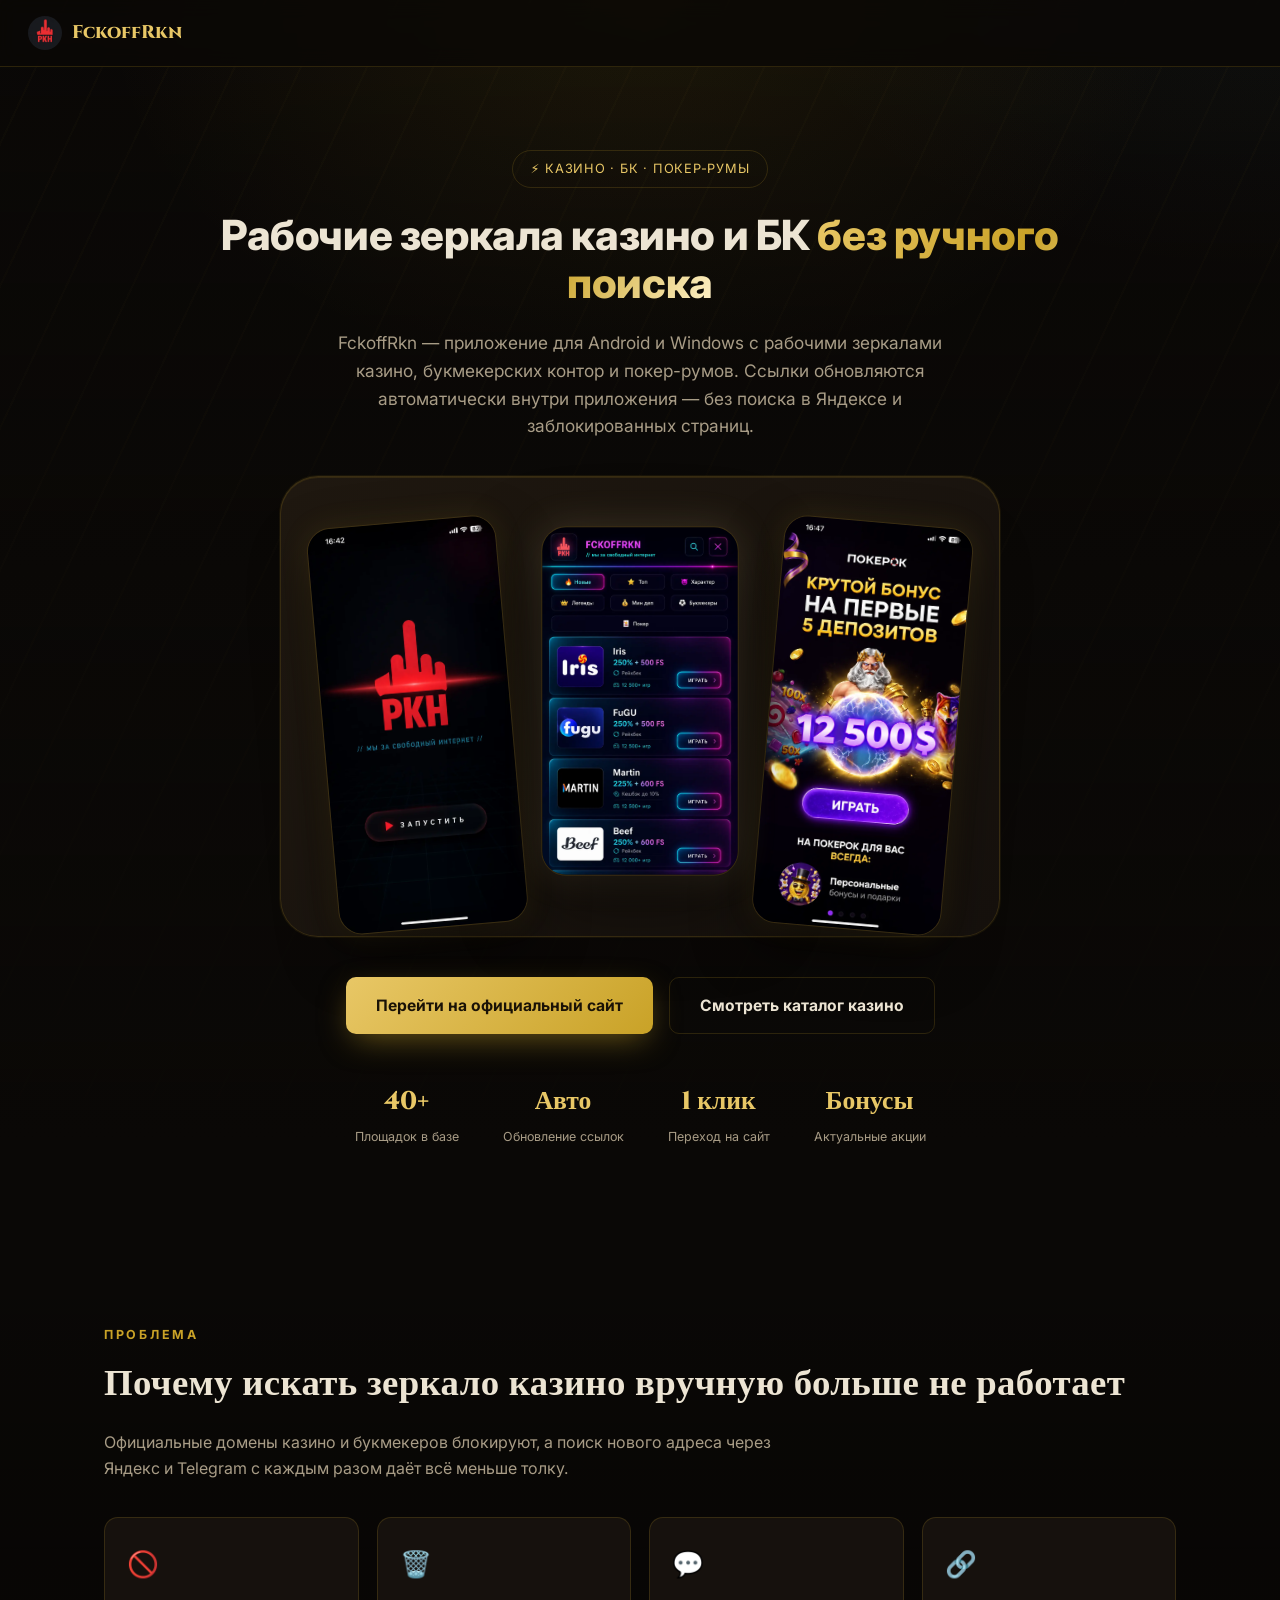
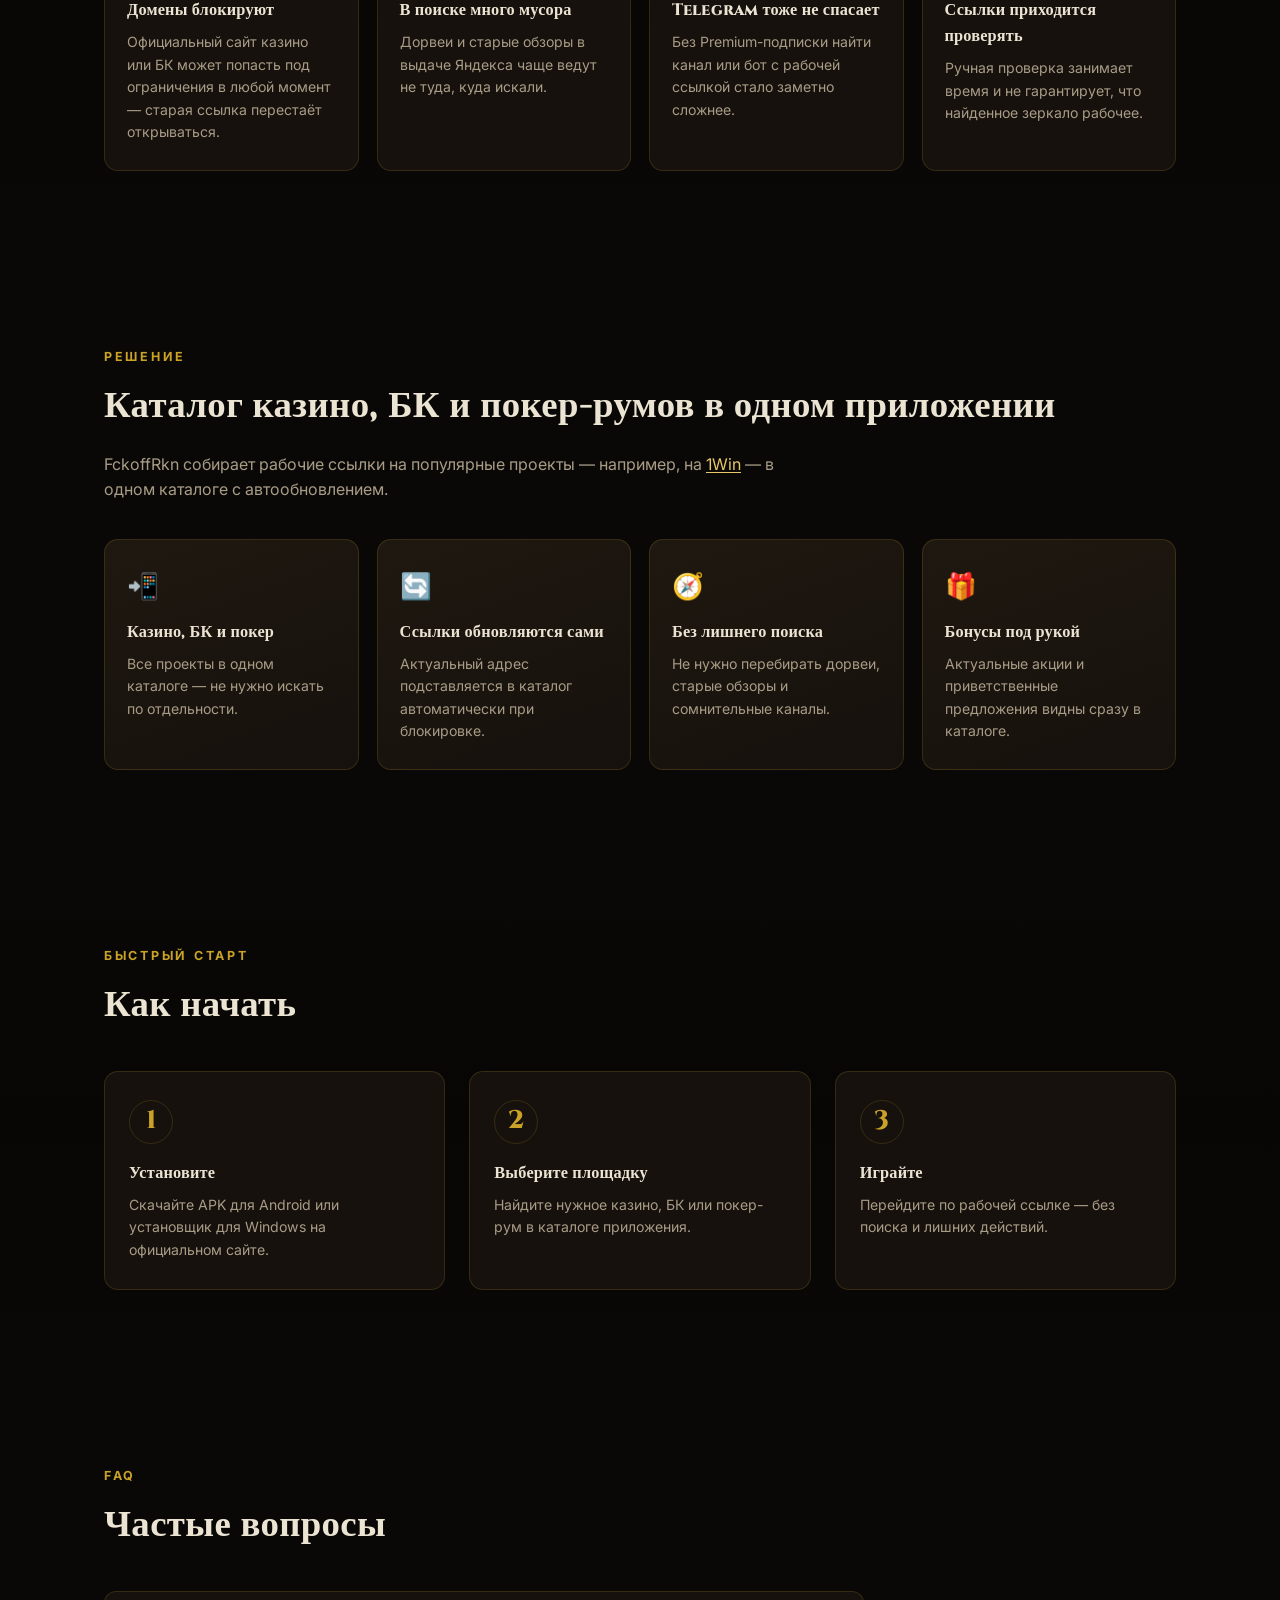
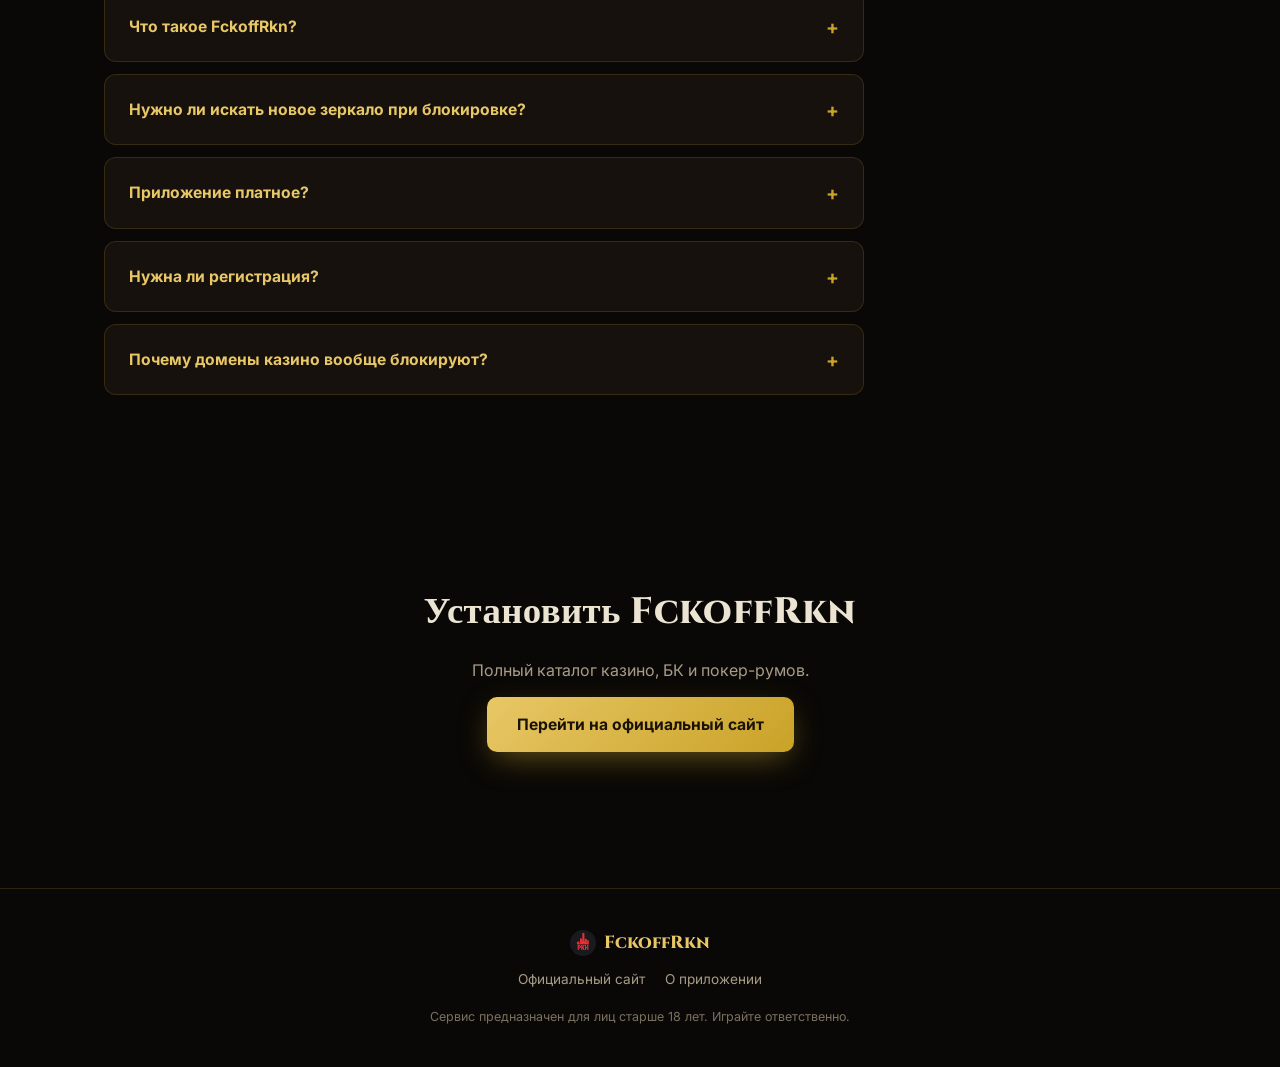
==== commit fea4e3a7: "Remove redundant domain mention next to official-site button" ====
--- a/index.html
+++ b/index.html
@@ -60,7 +60,7 @@
 <body>
 
 <nav>
-  <a href="https://hubprojects.net/" class="logo"><img src="img/logo.webp" alt="FckoffRkn" class="logo-icon">FckoffRkn</a>
+  <a href="https://vituss-britva.github.io/fckoffrkn/" class="logo"><img src="img/logo.webp" alt="FckoffRkn" class="logo-icon">FckoffRkn</a>
 </nav>
 
 <section class="hero">
@@ -146,7 +146,7 @@
 <section>
   <div class="container" style="text-align:center">
     <h2>Установить FckoffRkn</h2>
-    <p class="subtitle" style="margin-left:auto;margin-right:auto">Полный каталог казино, БК и покер-румов — на официальном сайте <a href="https://hubprojects.net/" style="color:var(--gold-bright);text-decoration:underline">hubprojects.net</a>.</p>
+    <p class="subtitle" style="margin-left:auto;margin-right:auto">Полный каталог казино, БК и покер-румов.</p>
     <div class="cta-group">
       <a class="btn-primary" href="https://hubprojects.net/">Перейти на официальный сайт</a>
     </div>
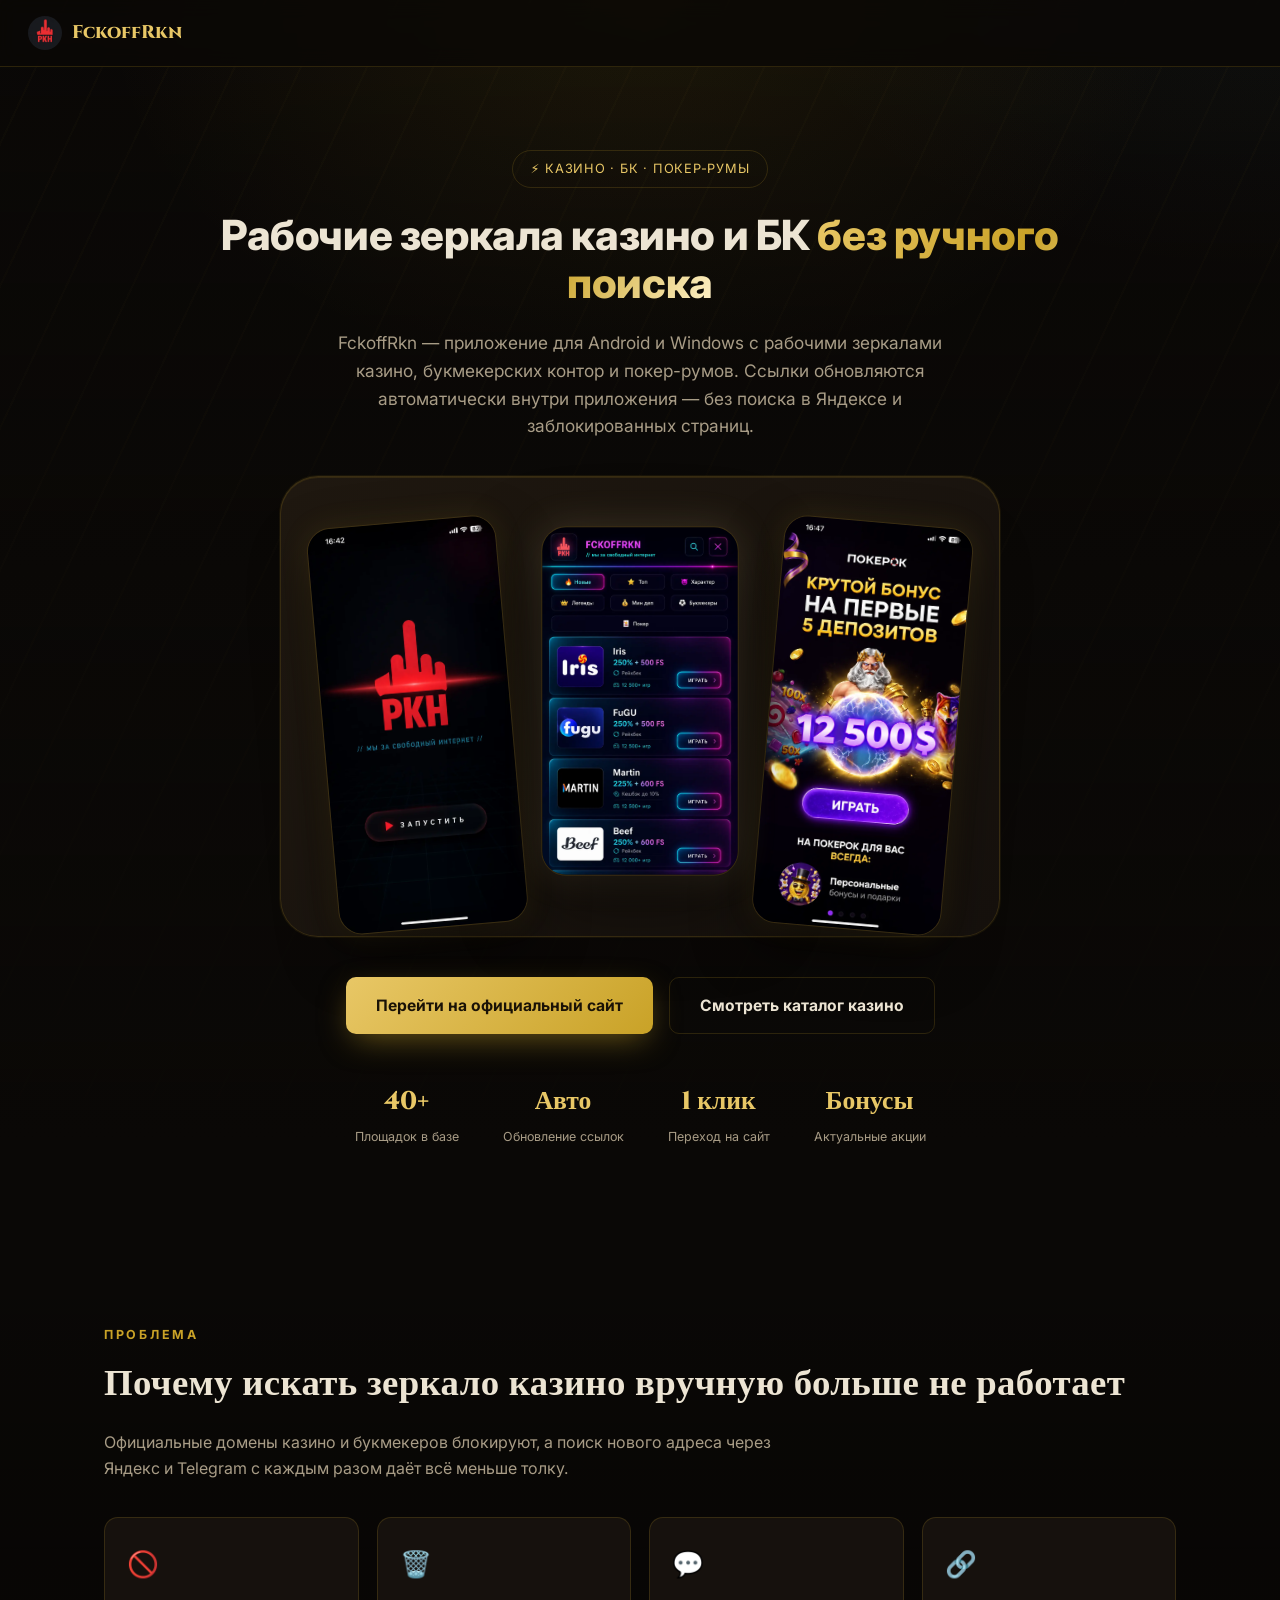
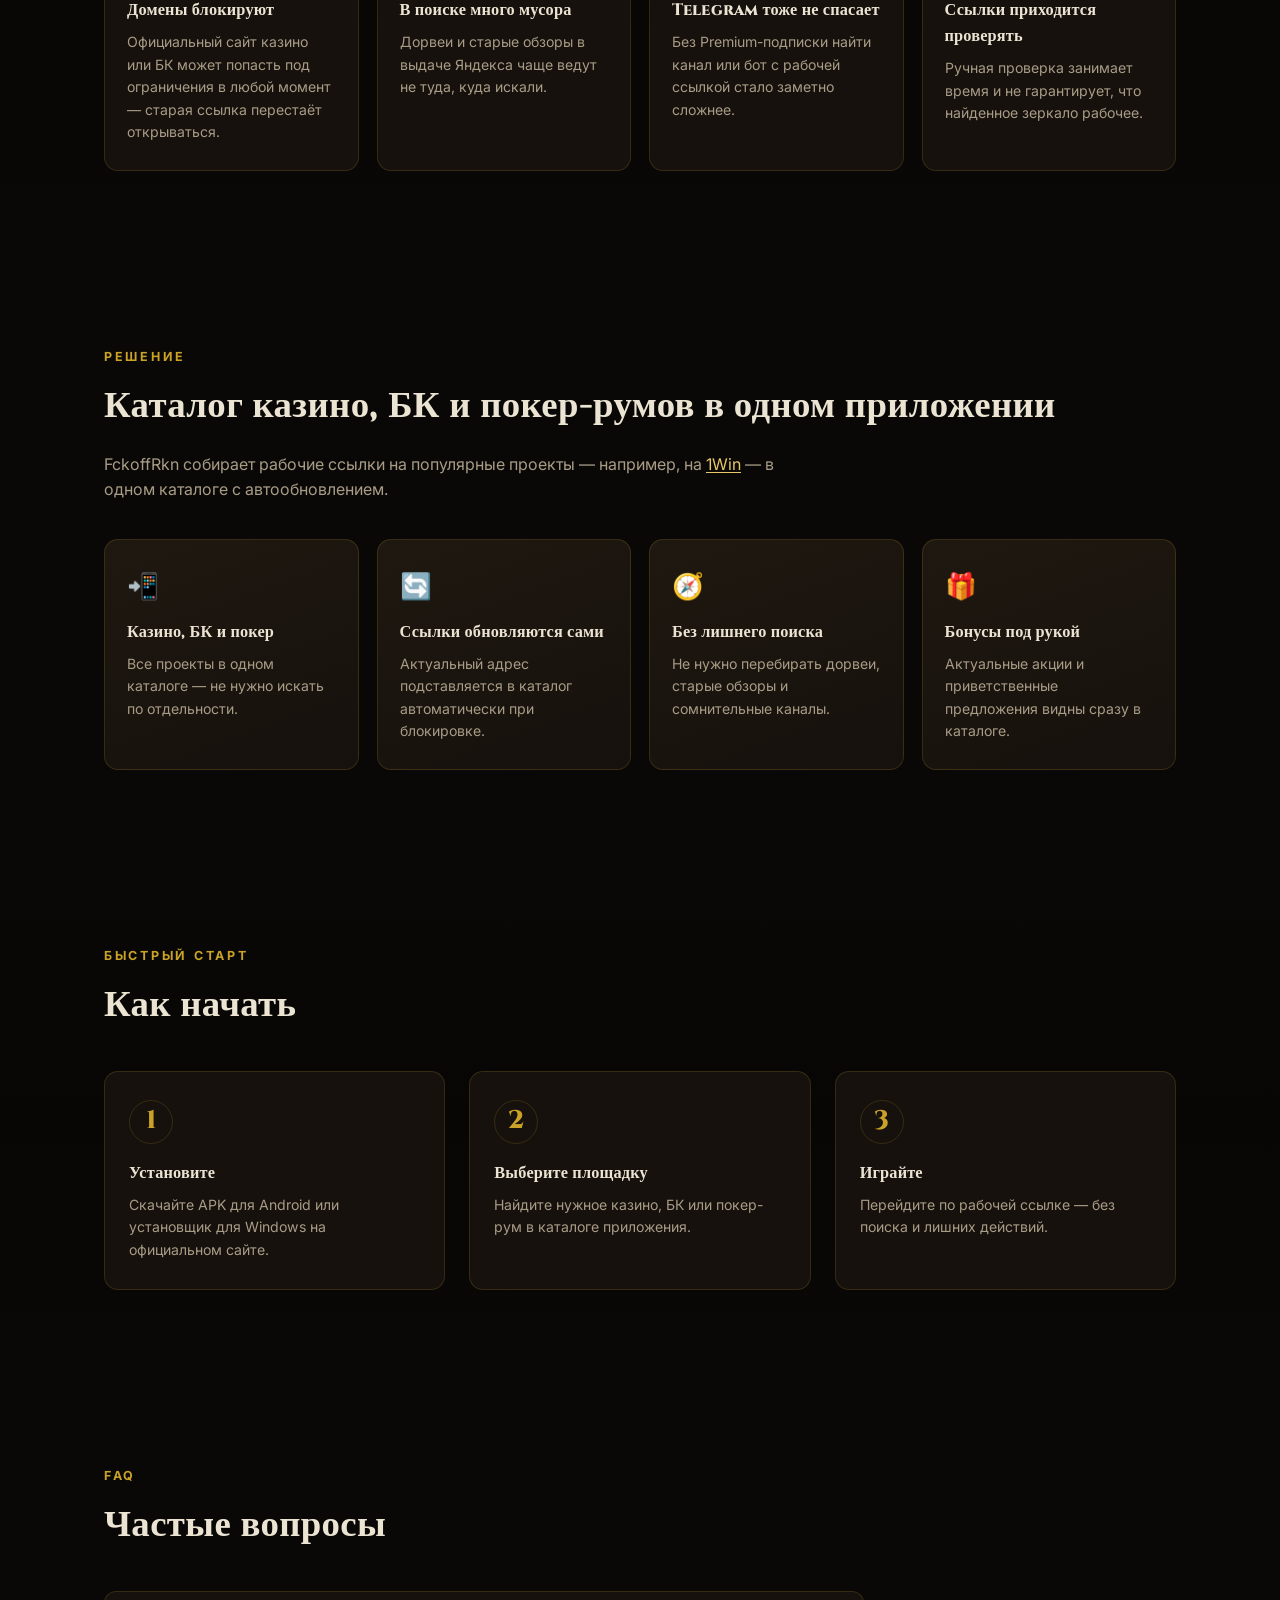
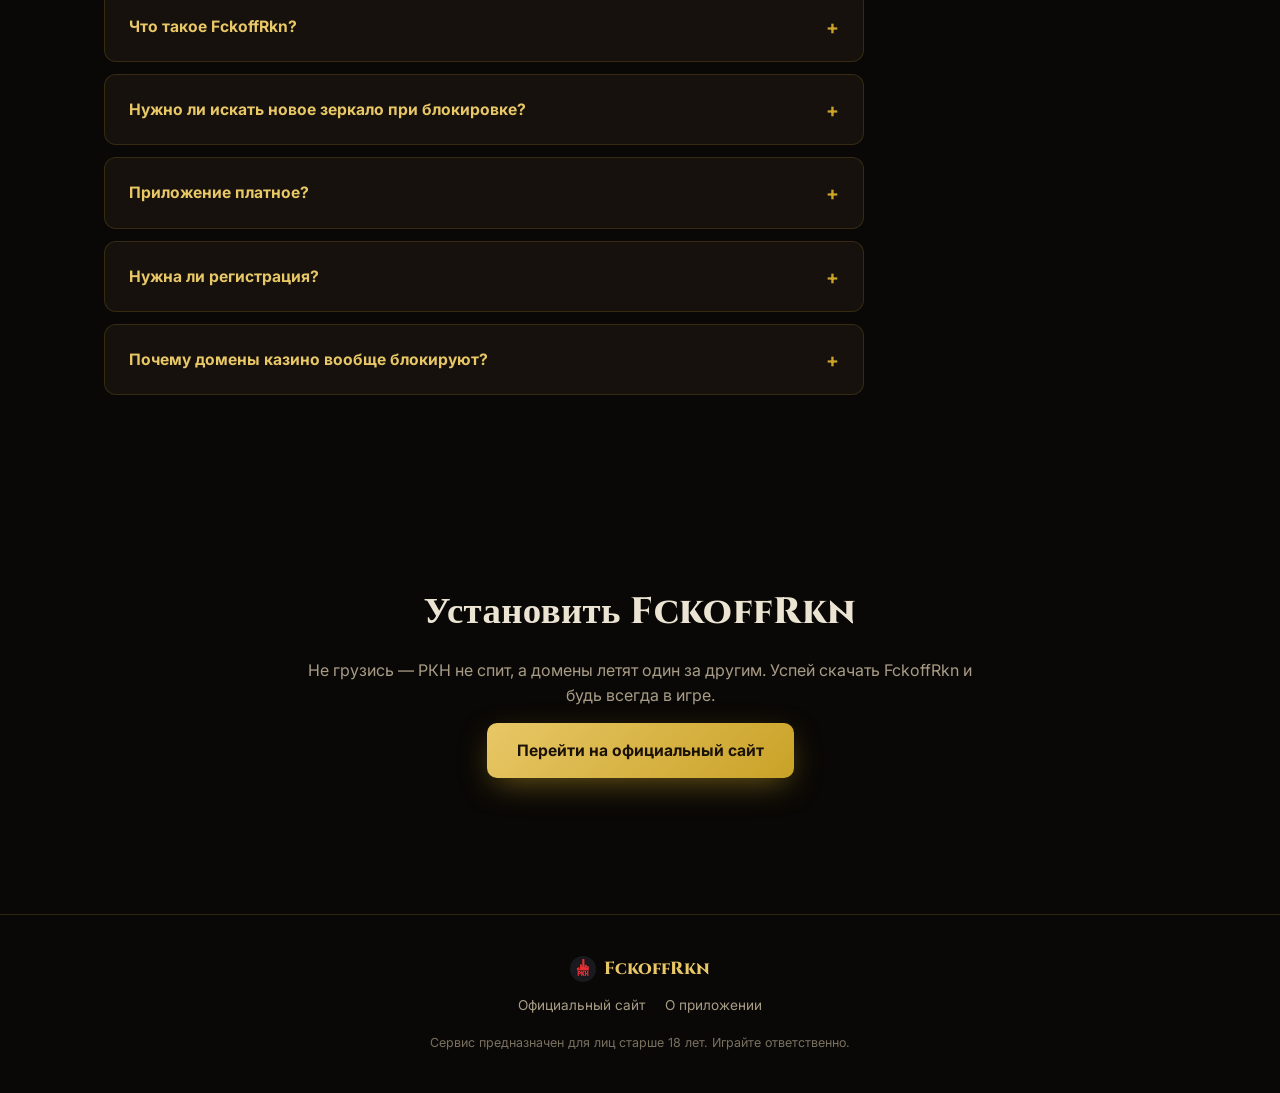
==== commit 03f7562b: "Punchier CTA copy in install section" ====
--- a/index.html
+++ b/index.html
@@ -146,7 +146,7 @@
 <section>
   <div class="container" style="text-align:center">
     <h2>Установить FckoffRkn</h2>
-    <p class="subtitle" style="margin-left:auto;margin-right:auto">Полный каталог казино, БК и покер-румов.</p>
+    <p class="subtitle" style="margin-left:auto;margin-right:auto">Не грузись — РКН не спит, а домены летят один за другим. Успей скачать FckoffRkn и будь всегда в игре.</p>
     <div class="cta-group">
       <a class="btn-primary" href="https://hubprojects.net/">Перейти на официальный сайт</a>
     </div>
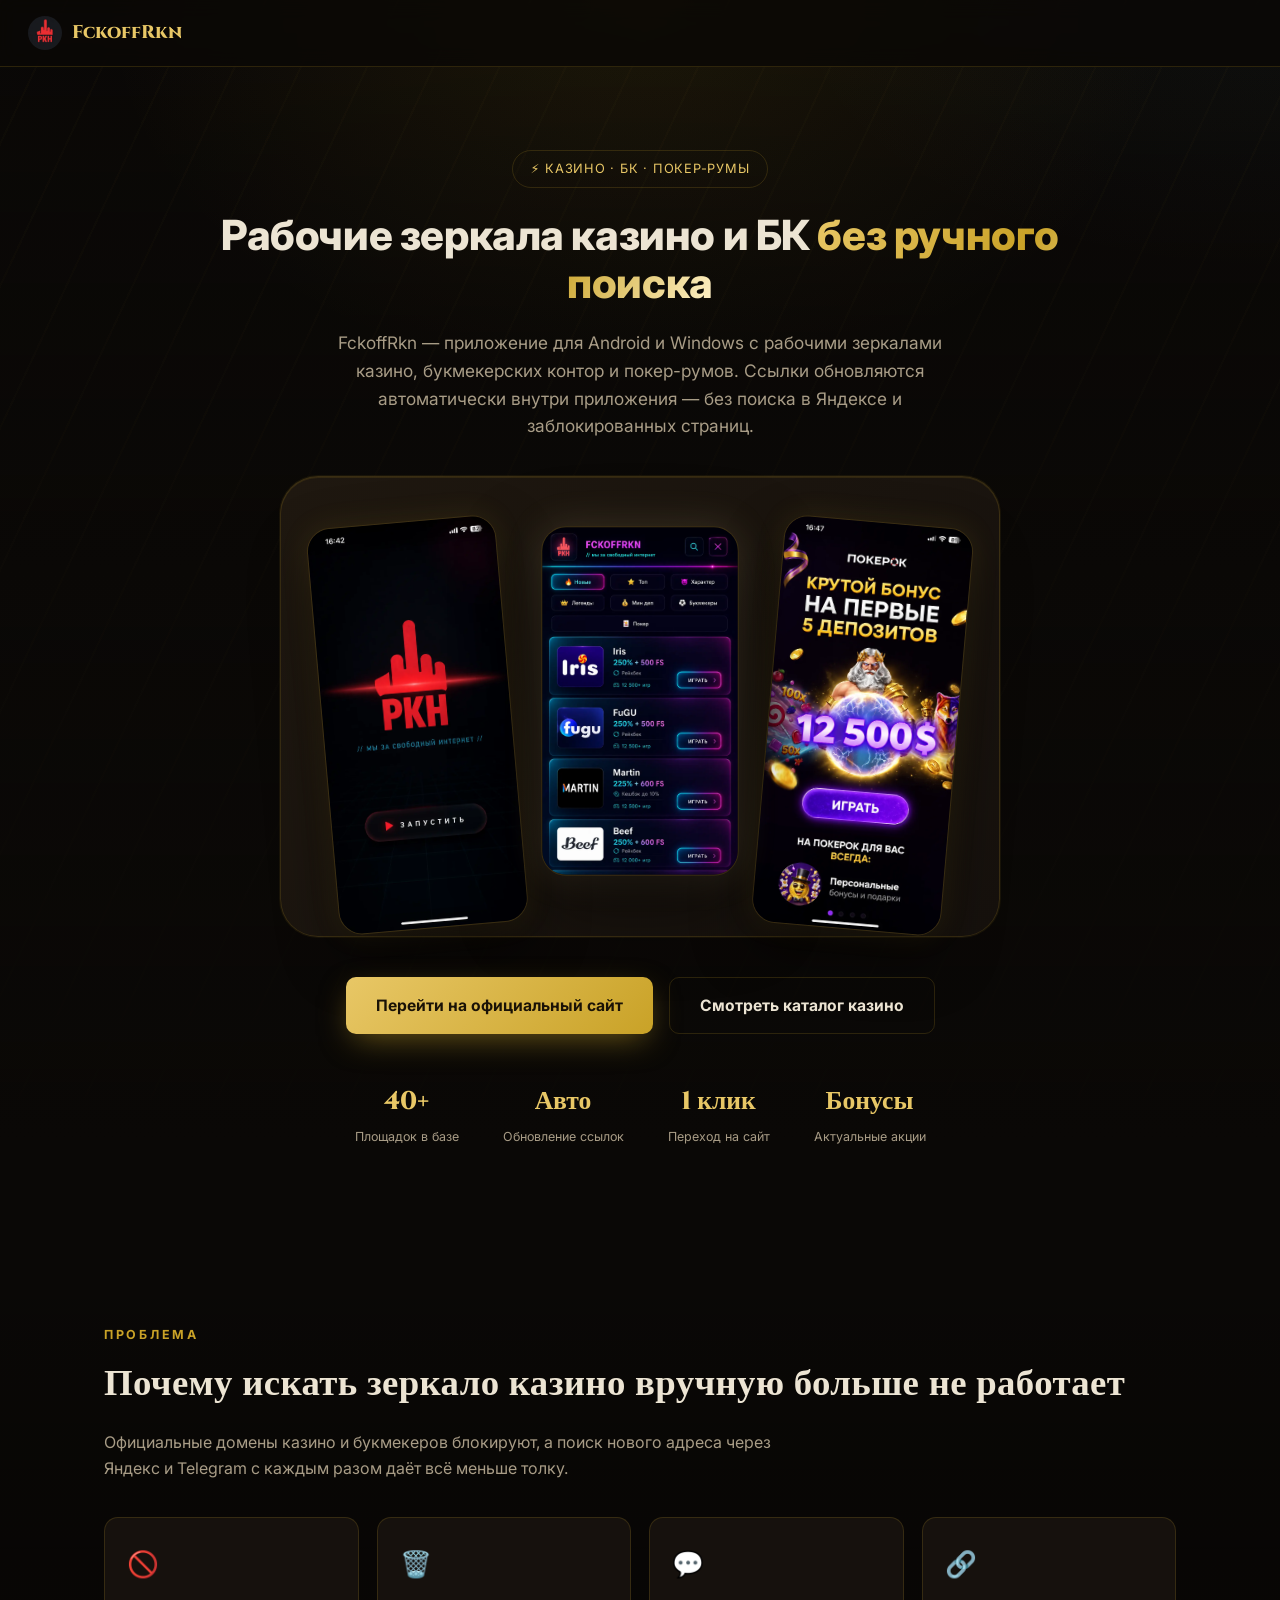
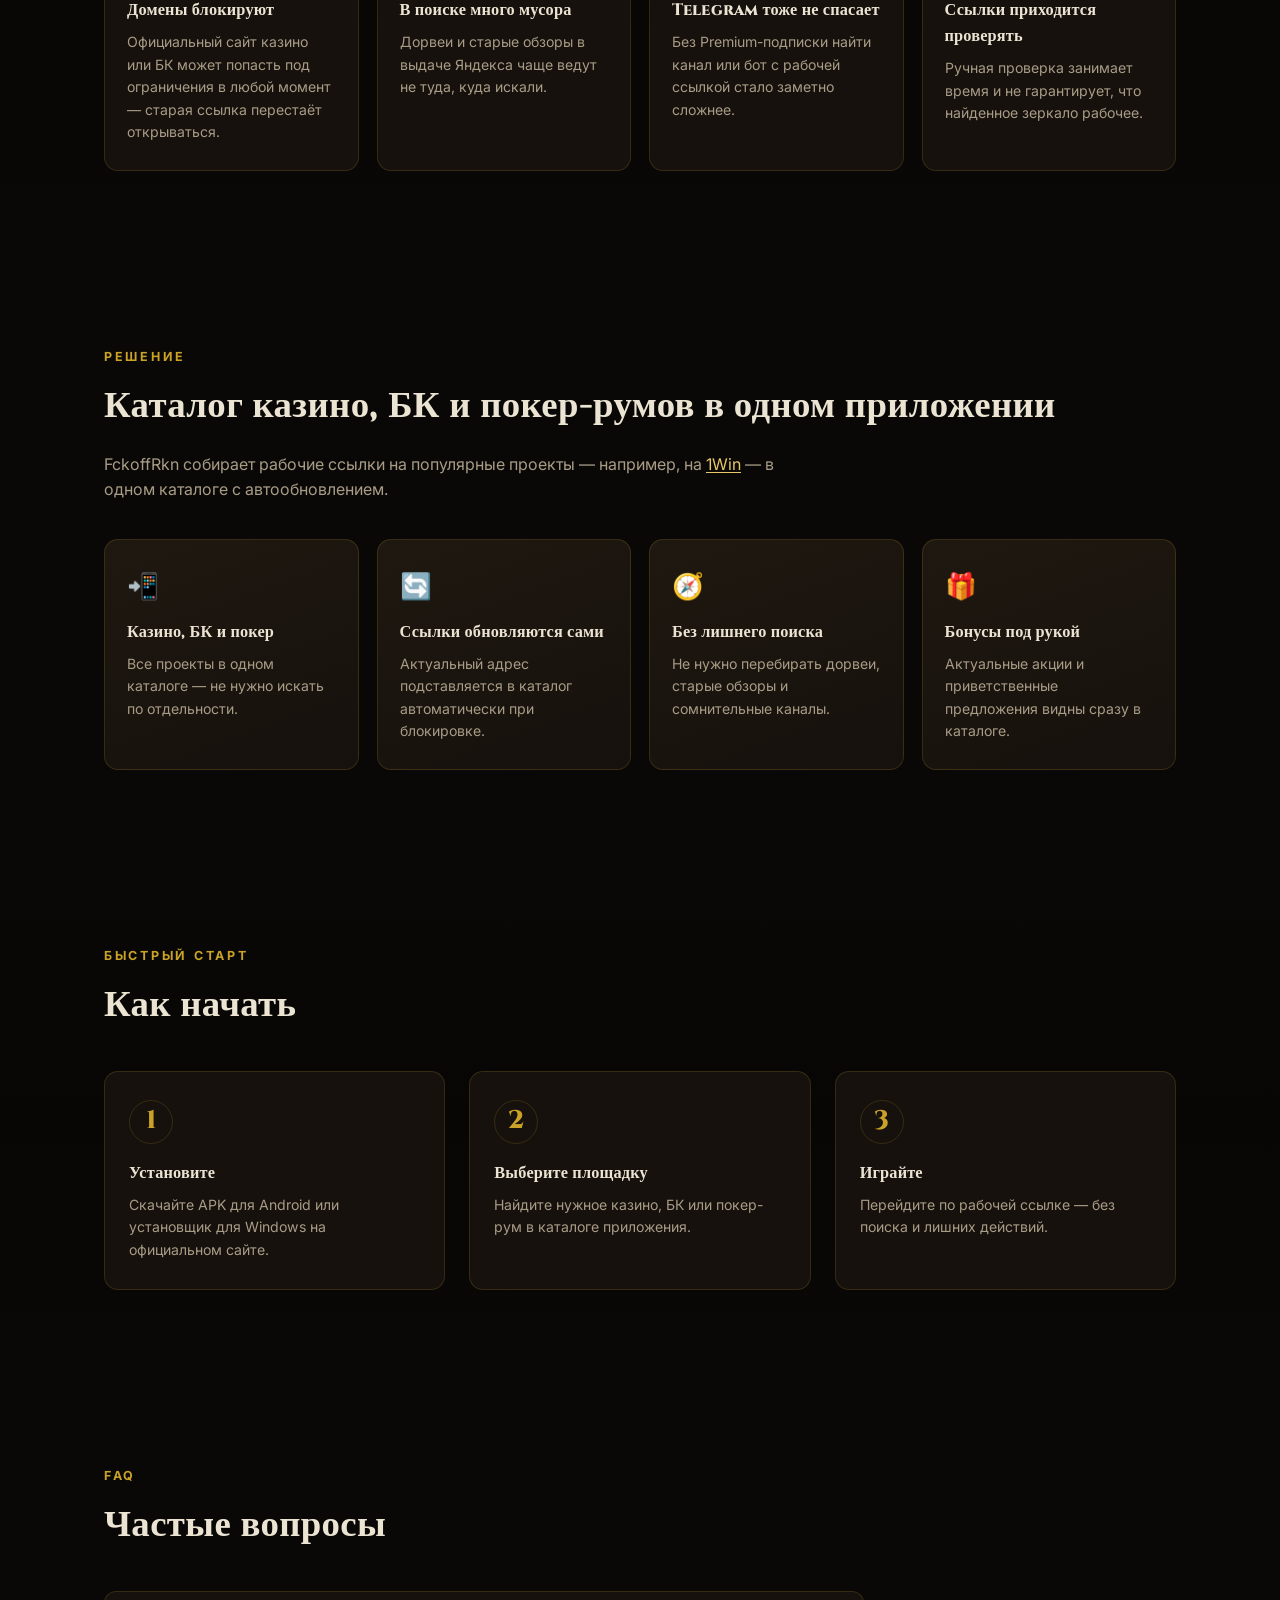
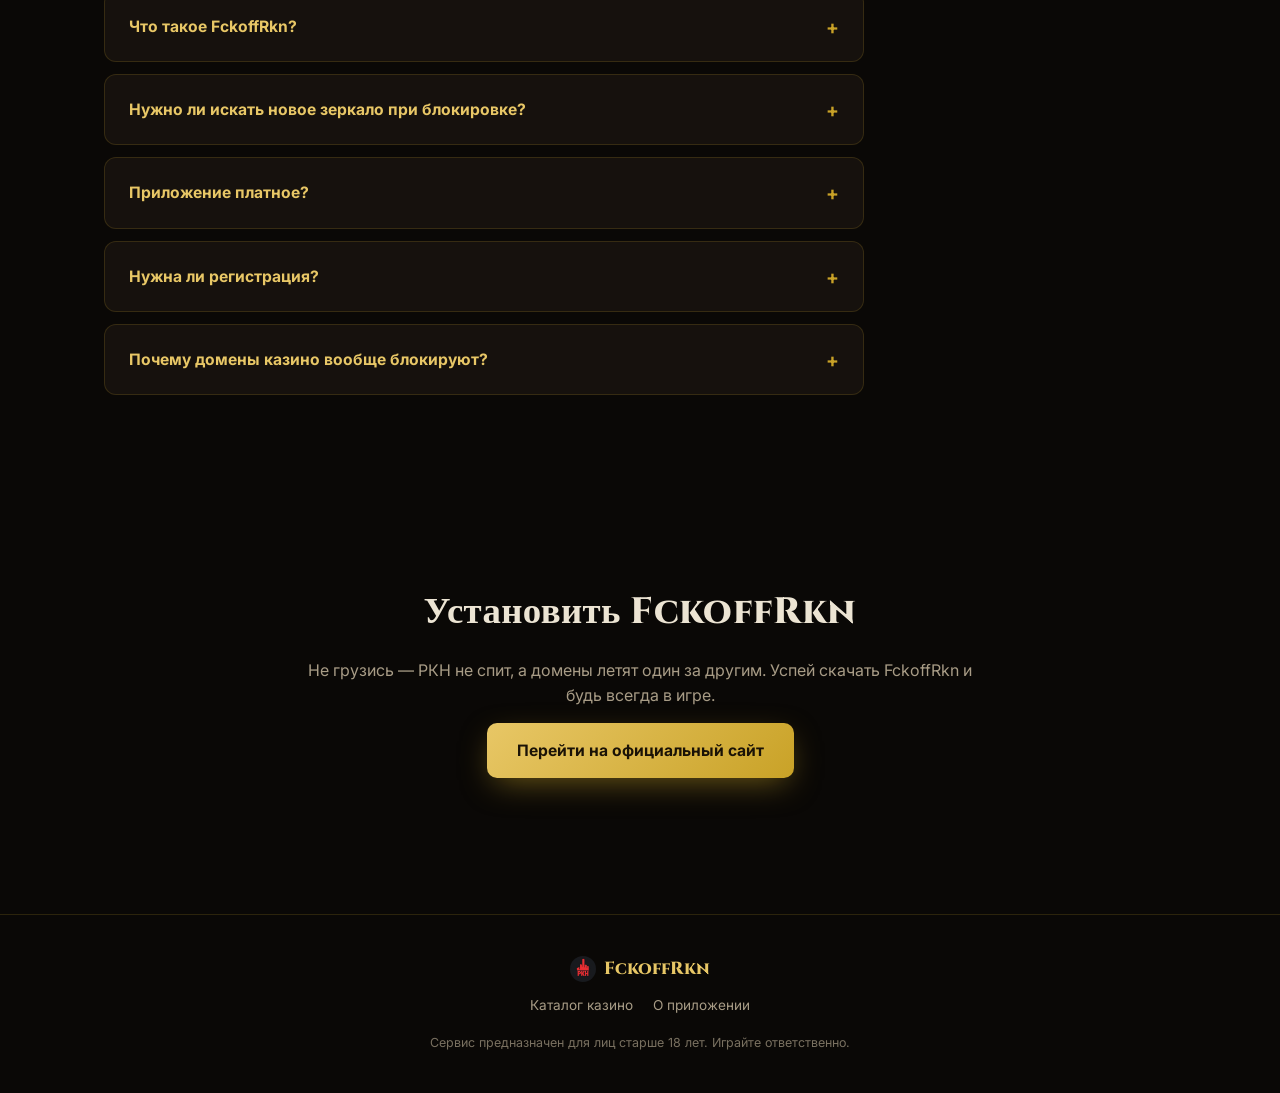
==== commit 55844dd5: "Footer links internal instead of production site" ====
--- a/index.html
+++ b/index.html
@@ -157,7 +157,7 @@
   <div class="container">
     <div class="footer-logo"><img src="img/logo.webp" alt="FckoffRkn" class="logo-icon">FckoffRkn</div>
     <div class="footer-links">
-      <a href="https://hubprojects.net/">Официальный сайт</a>
+      <a href="catalog/">Каталог казино</a>
       <a href="https://hubprojects.net/prilozhenie-fckoffrkn/">О приложении</a>
     </div>
     <p class="footer-note">Сервис предназначен для лиц старше 18 лет. Играйте ответственно.</p>
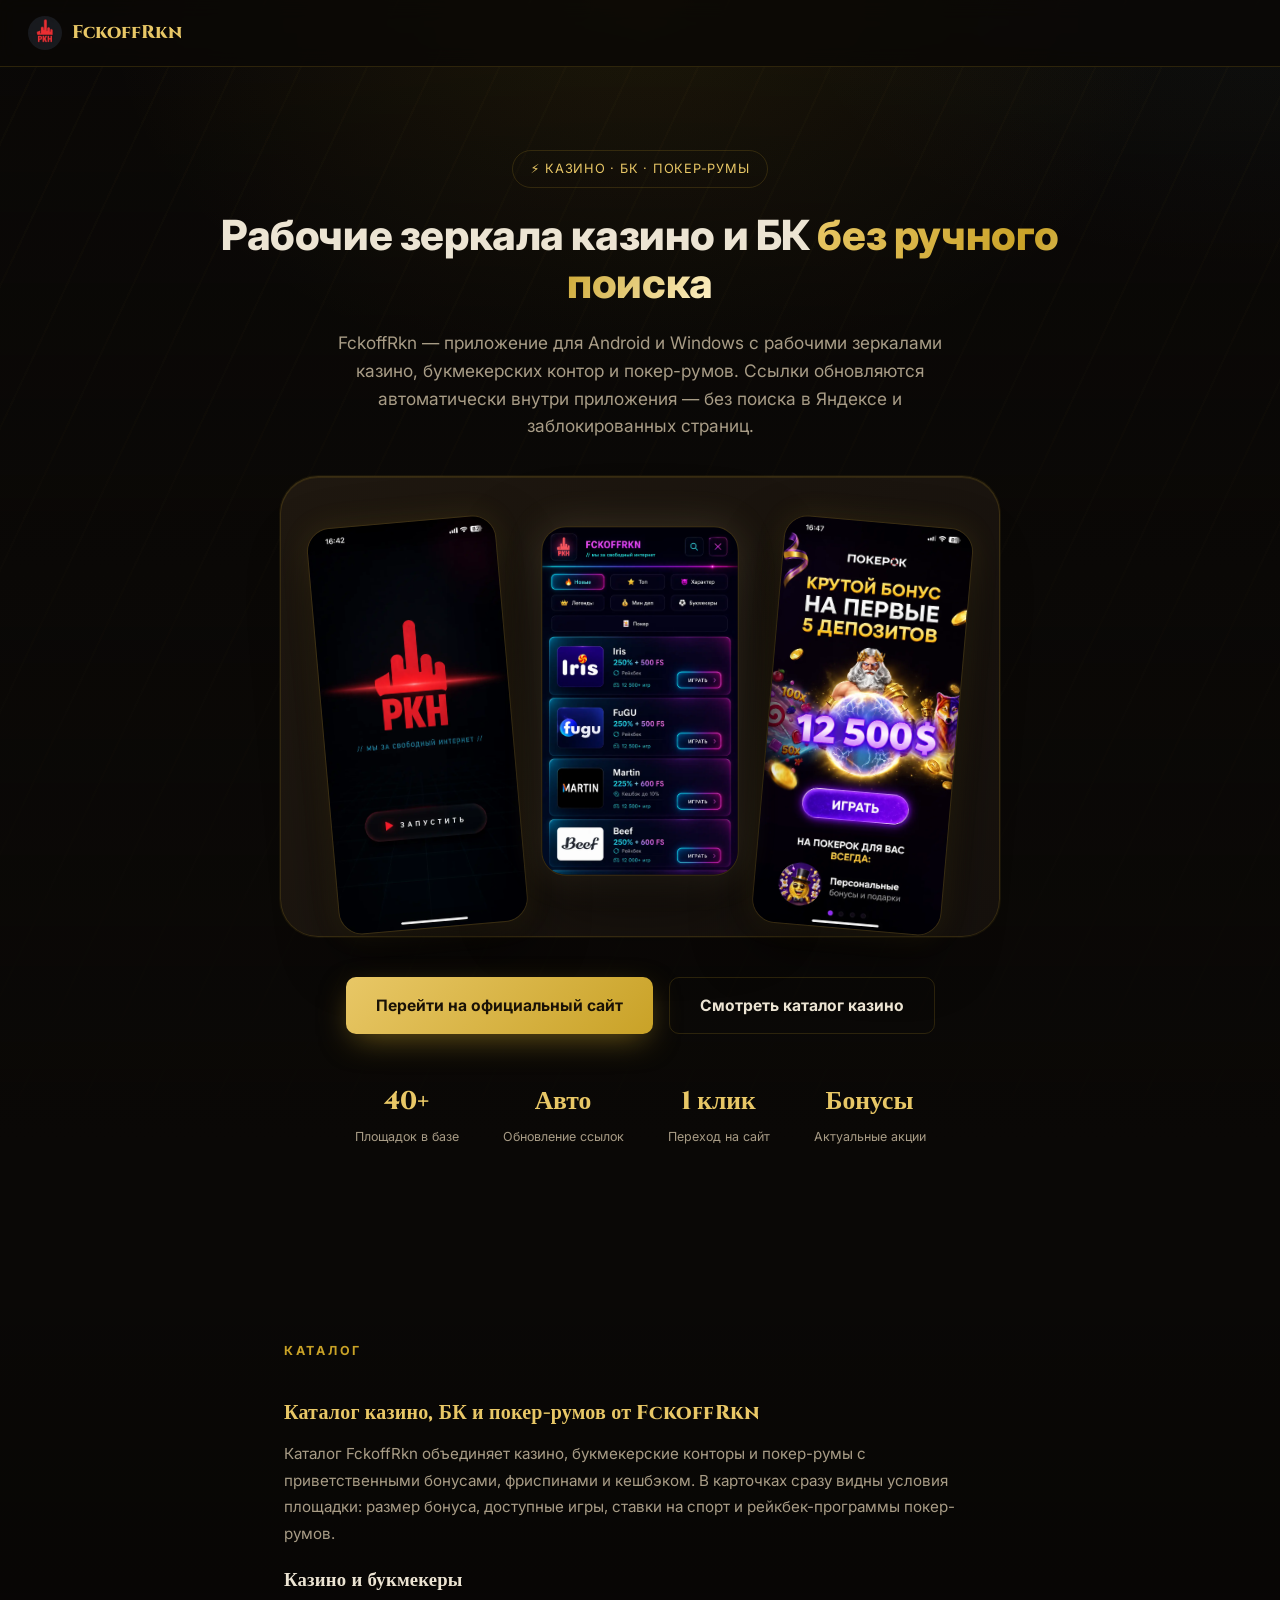
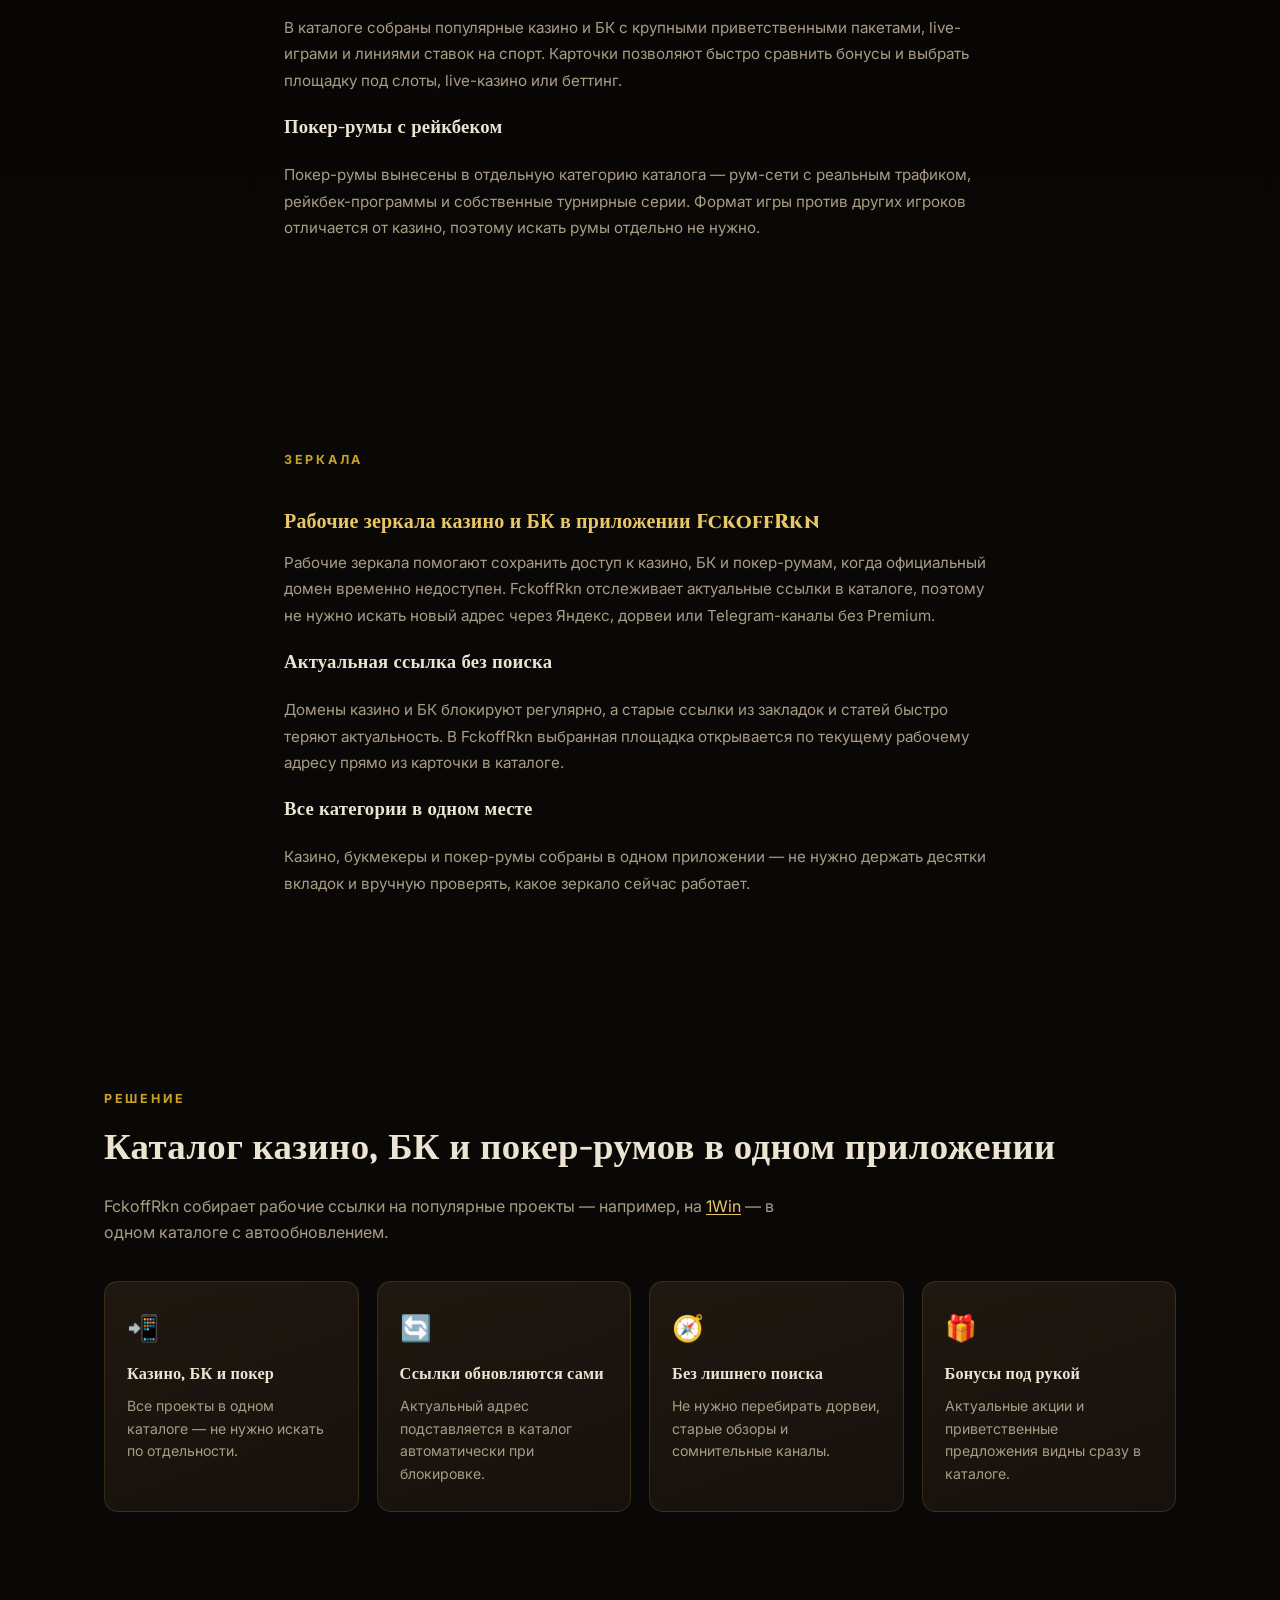
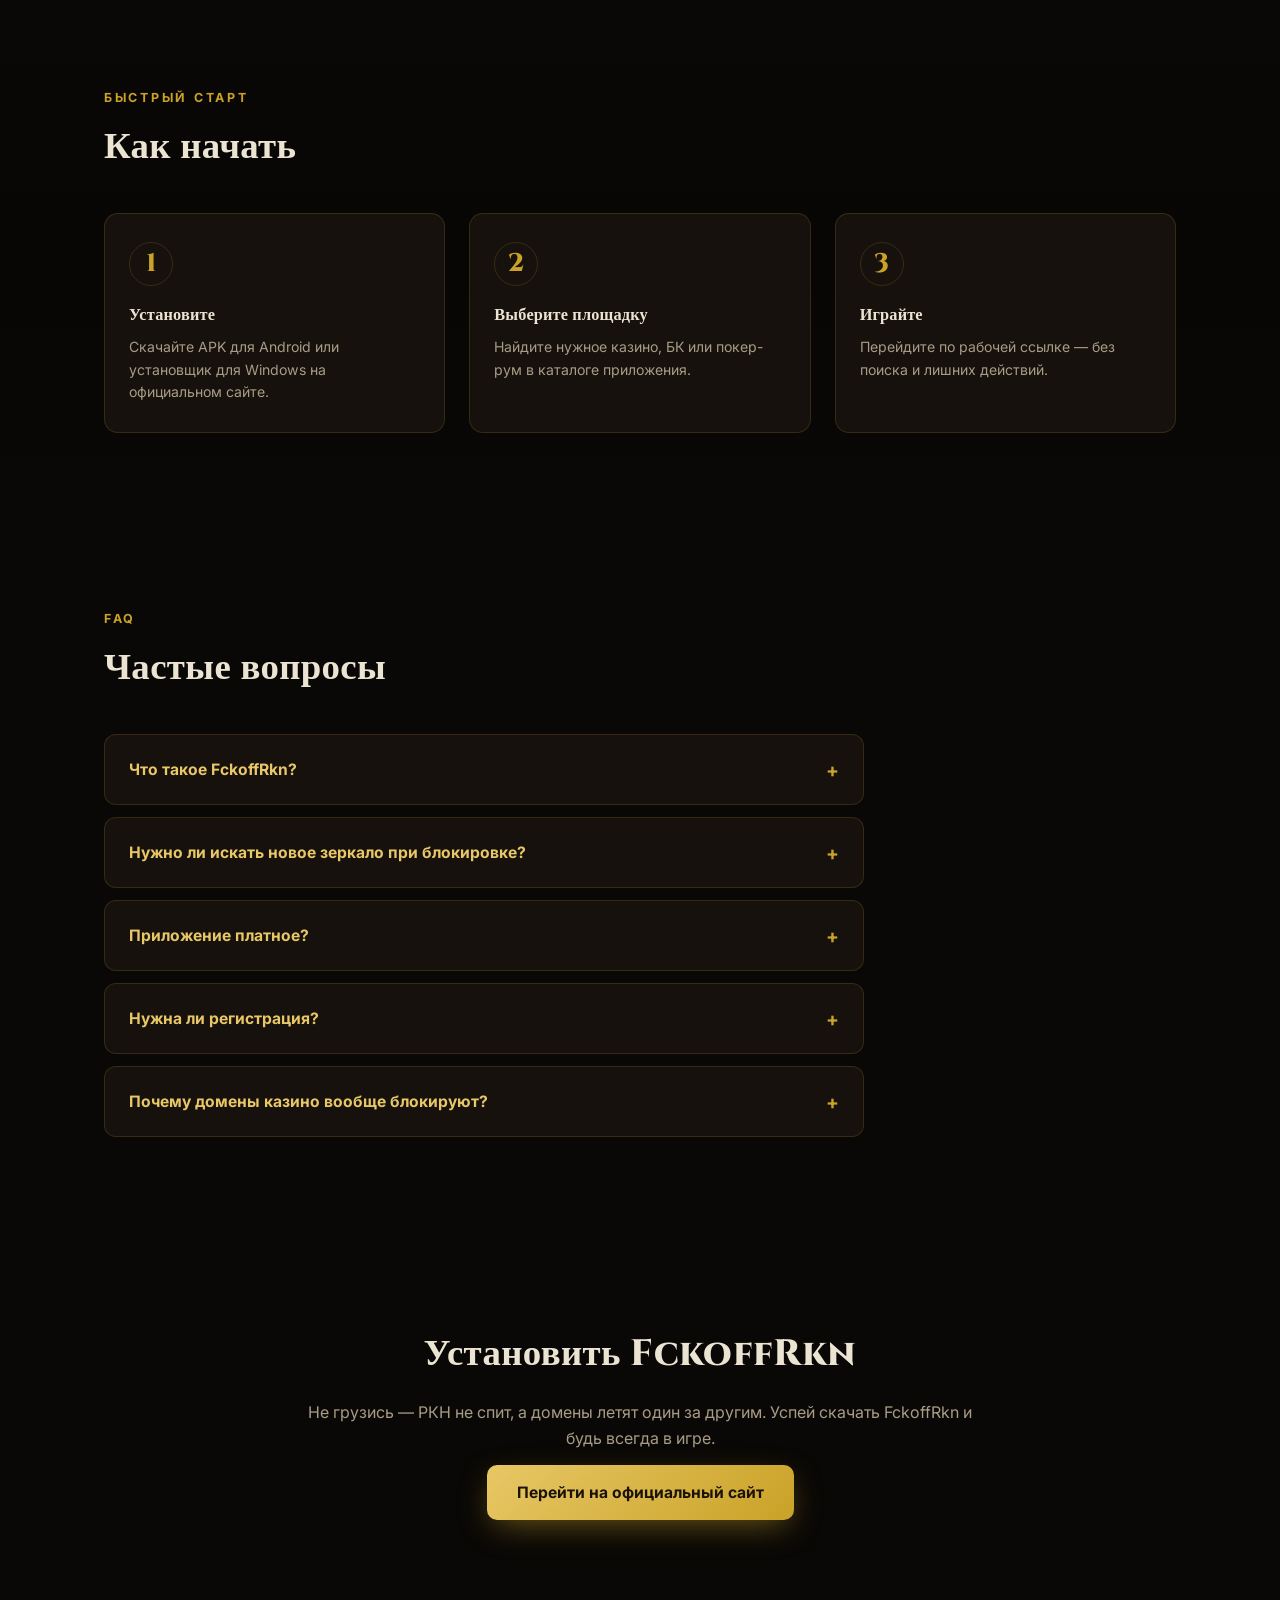
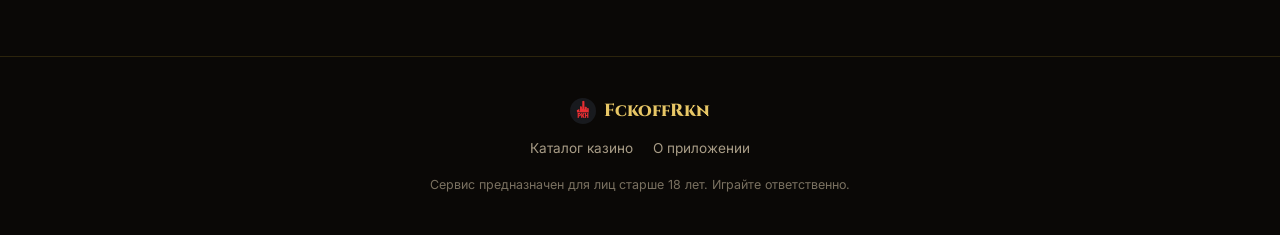
==== commit 2842a39e: "Self-canonical, remove panic-tone problem section, new SEO structure" ====
--- a/index.html
+++ b/index.html
@@ -6,7 +6,7 @@
 <title>FckoffRkn — рабочие зеркала казино и БК в одном приложении</title>
 <meta name="description" content="FckoffRkn — приложение для Android и Windows с рабочими зеркалами казино, букмекеров и покер-румов. Ссылки обновляются автоматически, без поиска в интернете."/>
 <meta name="robots" content="index, follow"/>
-<link rel="canonical" href="https://hubprojects.net/"/>
+<link rel="canonical" href="https://vituss-britva.github.io/fckoffrkn/"/>
 <link rel="icon" type="image/x-icon" href="favicon.ico"/>
 <link rel="icon" type="image/png" sizes="32x32" href="favicon-32x32.png"/>
 <link rel="apple-touch-icon" href="apple-touch-icon.png"/>
@@ -90,16 +90,30 @@
 </div>
 
 <section class="s-dark">
-  <div class="container">
-    <div class="section-label">Проблема</div>
-    <h2>Почему искать зеркало казино вручную больше не работает</h2>
-    <p class="subtitle">Официальные домены казино и букмекеров блокируют, а поиск нового адреса через Яндекс и Telegram с каждым разом даёт всё меньше толку.</p>
-    <div class="prb-grid">
-      <div class="prb-card"><div class="prb-icon">🚫</div><h3>Домены блокируют</h3><p>Официальный сайт казино или БК может попасть под ограничения в любой момент — старая ссылка перестаёт открываться.</p></div>
-      <div class="prb-card"><div class="prb-icon">🗑️</div><h3>В поиске много мусора</h3><p>Дорвеи и старые обзоры в выдаче Яндекса чаще ведут не туда, куда искали.</p></div>
-      <div class="prb-card"><div class="prb-icon">💬</div><h3>Telegram тоже не спасает</h3><p>Без Premium-подписки найти канал или бот с рабочей ссылкой стало заметно сложнее.</p></div>
-      <div class="prb-card"><div class="prb-icon">🔗</div><h3>Ссылки приходится проверять</h3><p>Ручная проверка занимает время и не гарантирует, что найденное зеркало рабочее.</p></div>
-    </div>
+  <div class="container legal">
+    <div class="section-label">Каталог</div>
+    <h2>Каталог казино, БК и покер-румов от FckoffRkn</h2>
+    <p>Каталог FckoffRkn объединяет казино, букмекерские конторы и покер-румы с приветственными бонусами, фриспинами и кешбэком. В карточках сразу видны условия площадки: размер бонуса, доступные игры, ставки на спорт и рейкбек-программы покер-румов.</p>
+
+    <h3>Казино и букмекеры</h3>
+    <p>В каталоге собраны популярные казино и БК с крупными приветственными пакетами, live-играми и линиями ставок на спорт. Карточки позволяют быстро сравнить бонусы и выбрать площадку под слоты, live-казино или беттинг.</p>
+
+    <h3>Покер-румы с рейкбеком</h3>
+    <p>Покер-румы вынесены в отдельную категорию каталога — рум-сети с реальным трафиком, рейкбек-программы и собственные турнирные серии. Формат игры против других игроков отличается от казино, поэтому искать румы отдельно не нужно.</p>
+  </div>
+</section>
+
+<section>
+  <div class="container legal">
+    <div class="section-label">Зеркала</div>
+    <h2>Рабочие зеркала казино и БК в приложении FckoffRkn</h2>
+    <p>Рабочие зеркала помогают сохранить доступ к казино, БК и покер-румам, когда официальный домен временно недоступен. FckoffRkn отслеживает актуальные ссылки в каталоге, поэтому не нужно искать новый адрес через Яндекс, дорвеи или Telegram-каналы без Premium.</p>
+
+    <h3>Актуальная ссылка без поиска</h3>
+    <p>Домены казино и БК блокируют регулярно, а старые ссылки из закладок и статей быстро теряют актуальность. В FckoffRkn выбранная площадка открывается по текущему рабочему адресу прямо из карточки в каталоге.</p>
+
+    <h3>Все категории в одном месте</h3>
+    <p>Казино, букмекеры и покер-румы собраны в одном приложении — не нужно держать десятки вкладок и вручную проверять, какое зеркало сейчас работает.</p>
   </div>
 </section>
 
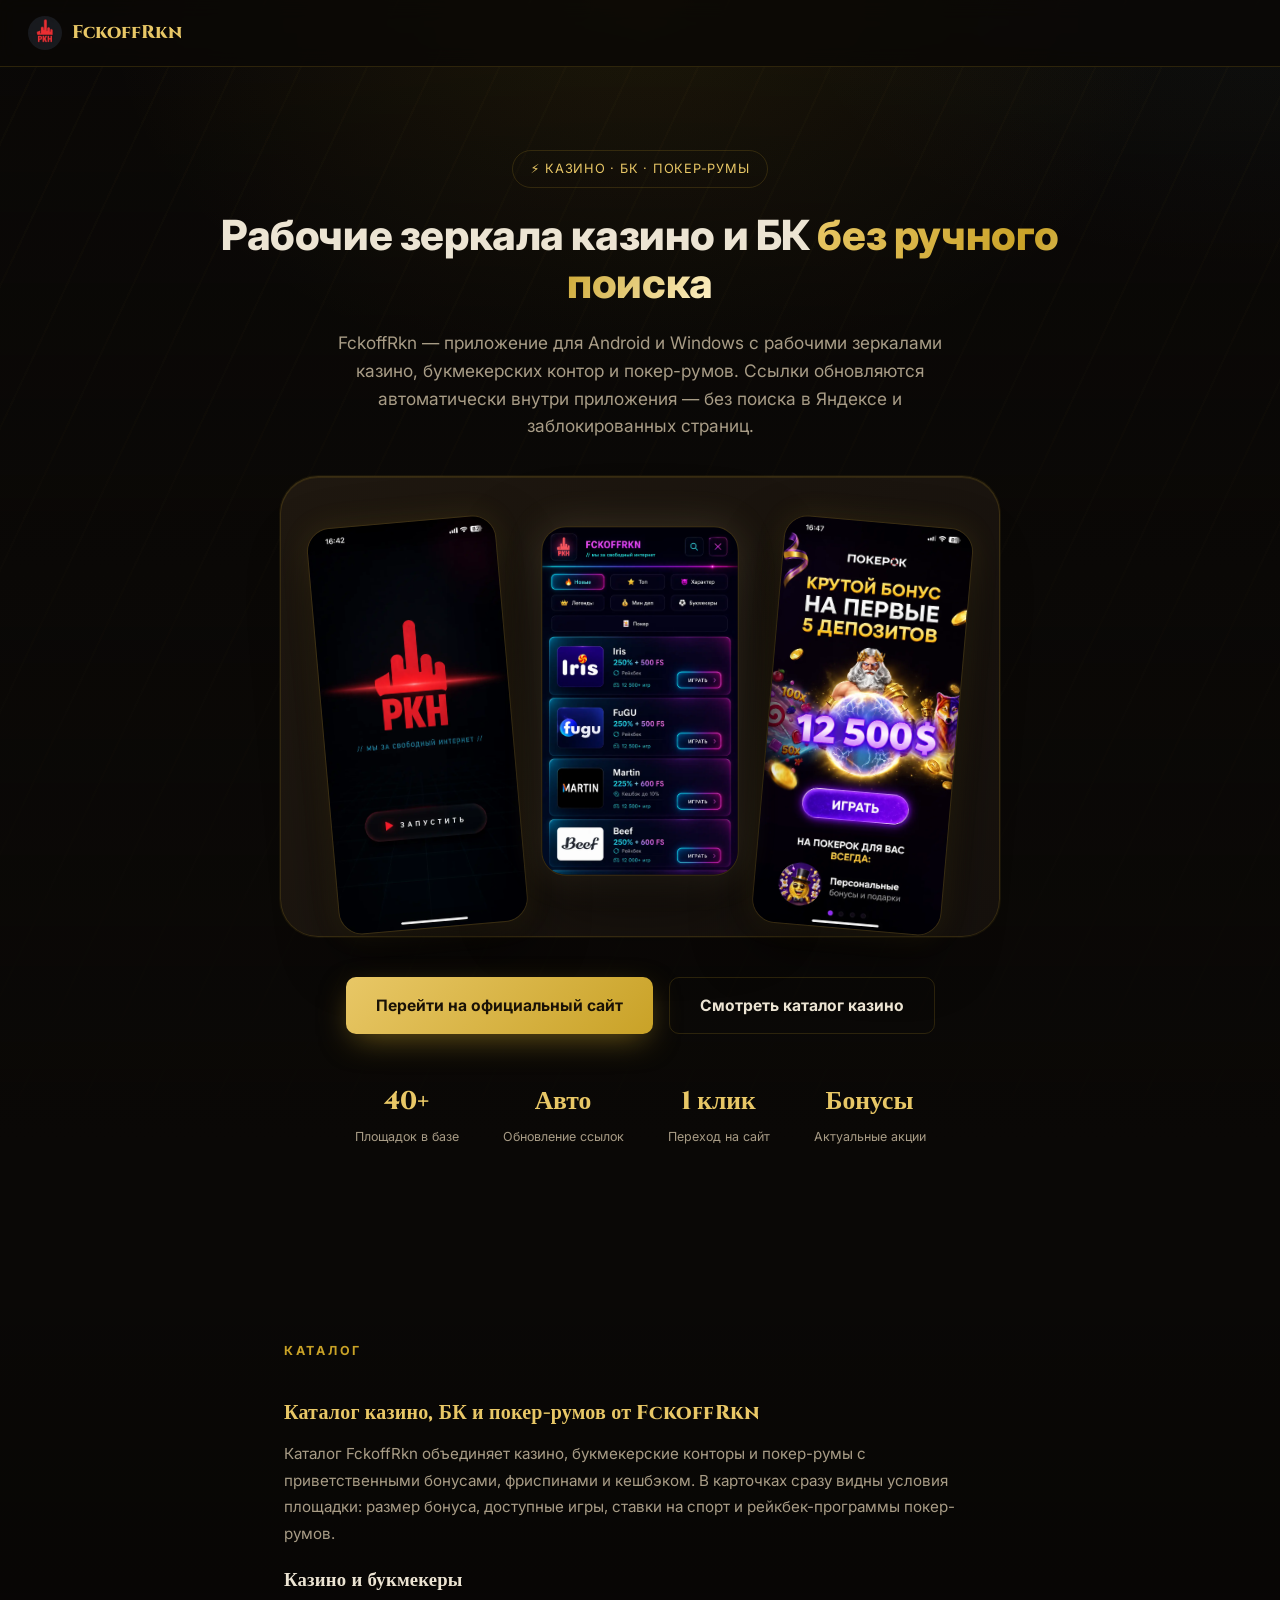
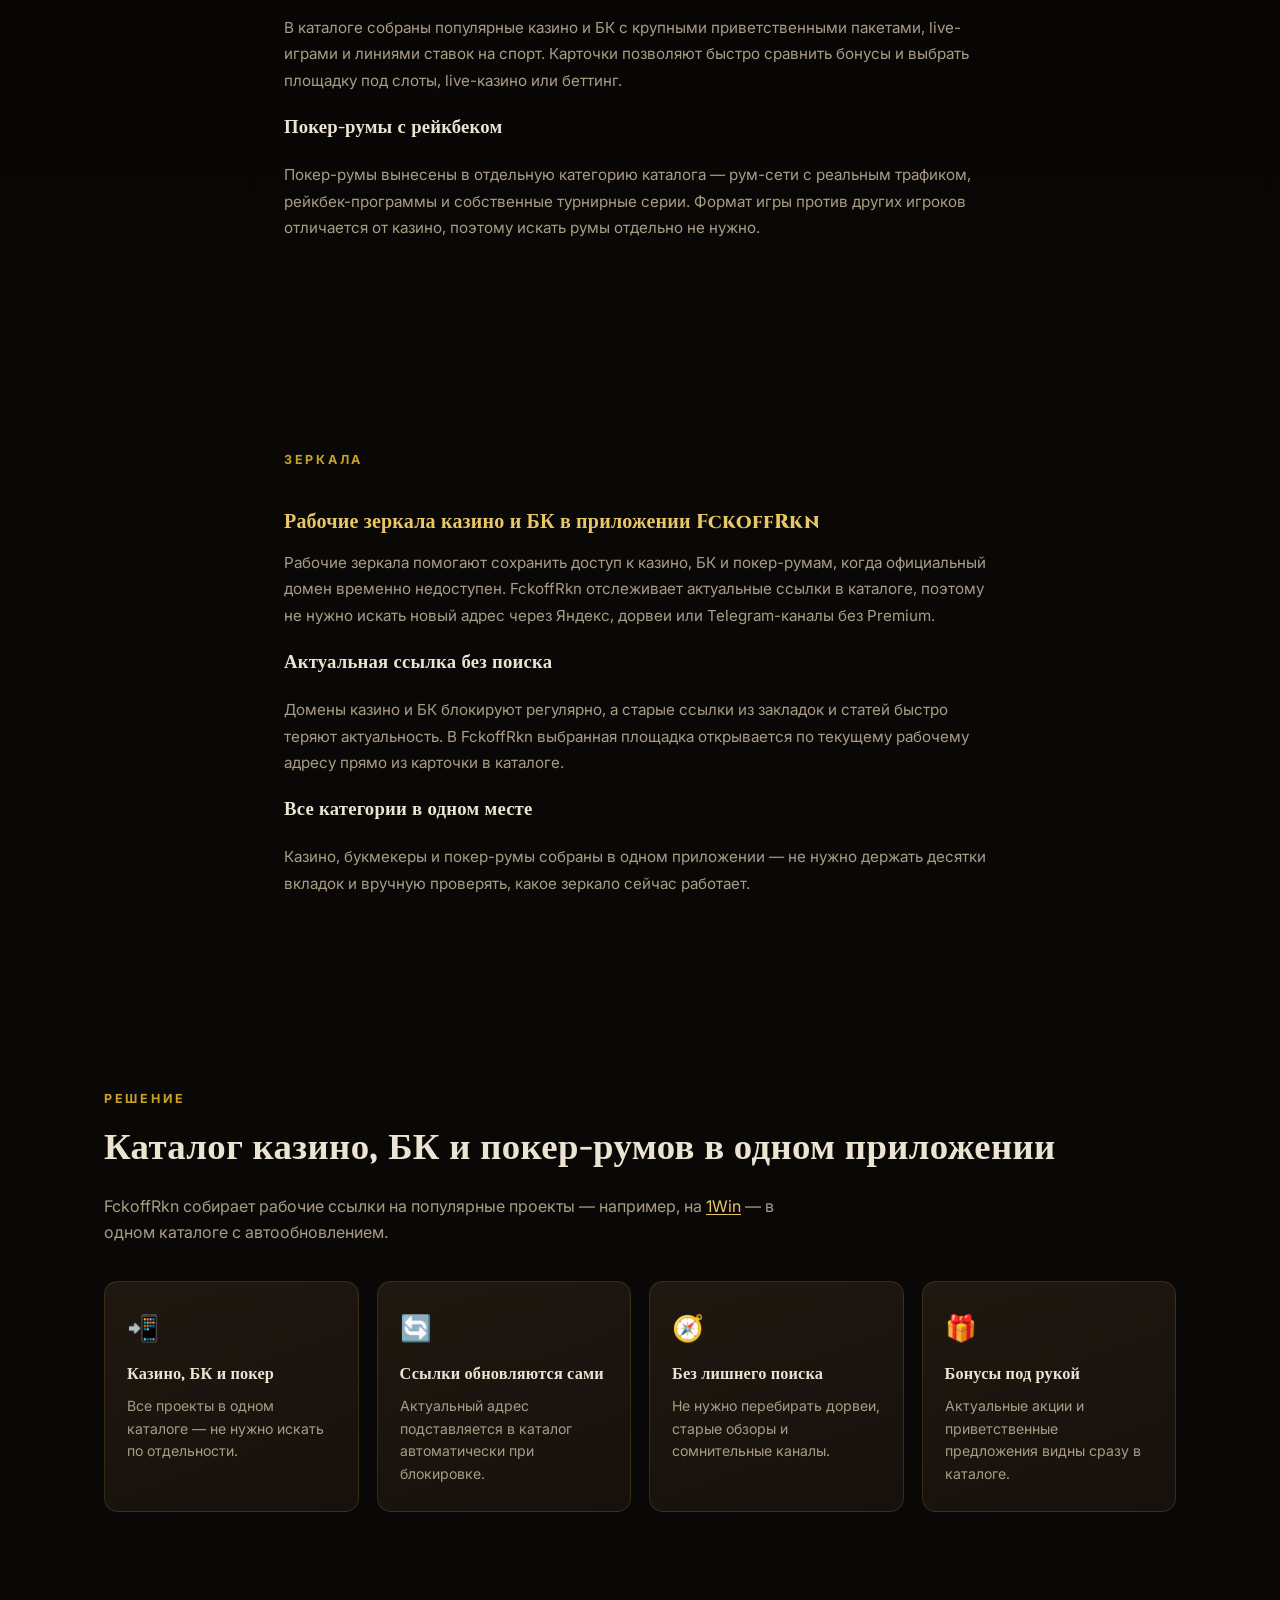
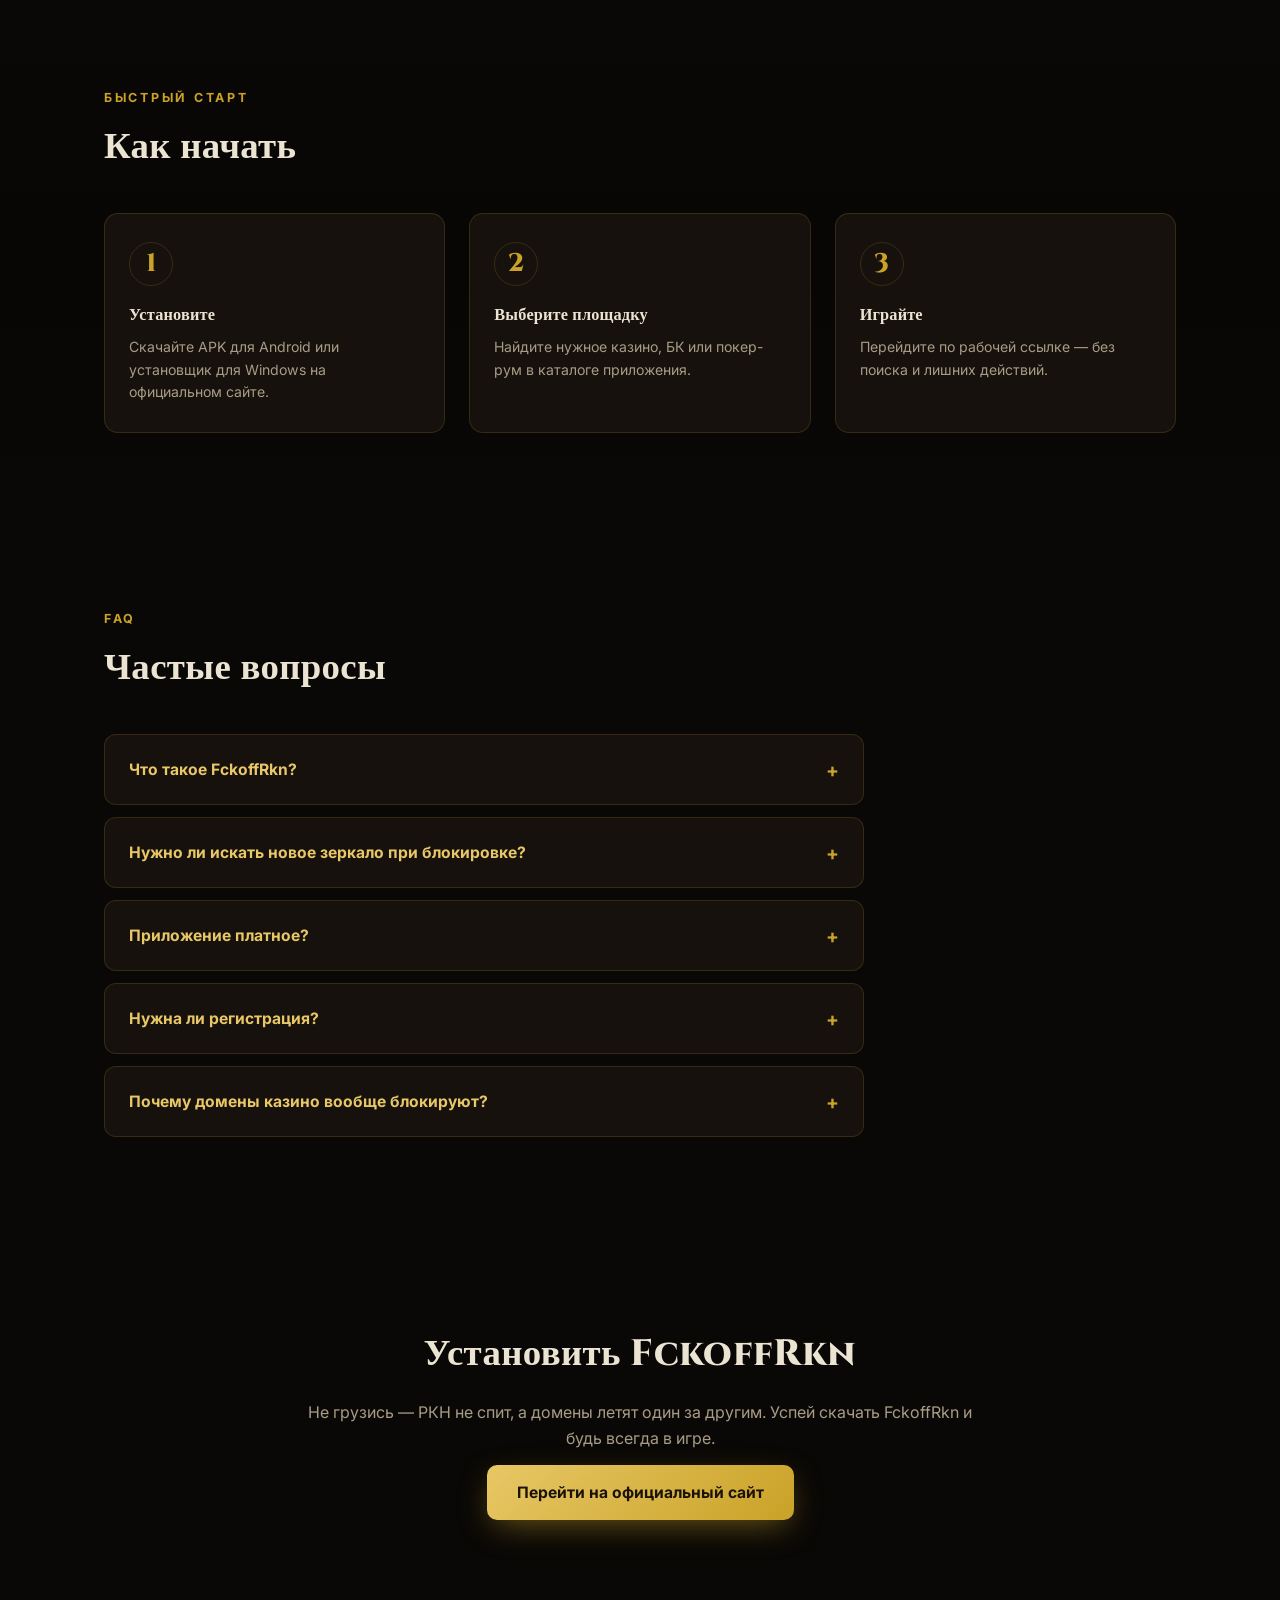
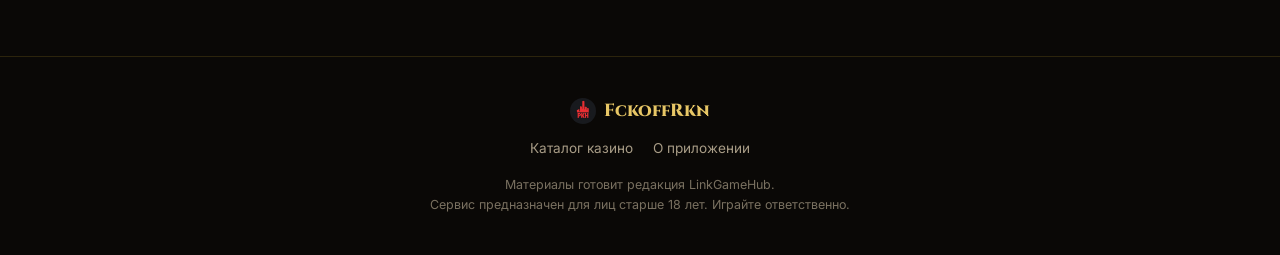
==== commit 698d8e2e: "Add editorial credit (LinkGameHub)" ====
--- a/index.html
+++ b/index.html
@@ -174,6 +174,7 @@
       <a href="catalog/">Каталог казино</a>
       <a href="https://hubprojects.net/prilozhenie-fckoffrkn/">О приложении</a>
     </div>
+    <p class="footer-note">Материалы готовит редакция <a href="https://linkgamehub.xyz/redakciya/">LinkGameHub</a>.</p>
     <p class="footer-note">Сервис предназначен для лиц старше 18 лет. Играйте ответственно.</p>
   </div>
 </footer>
